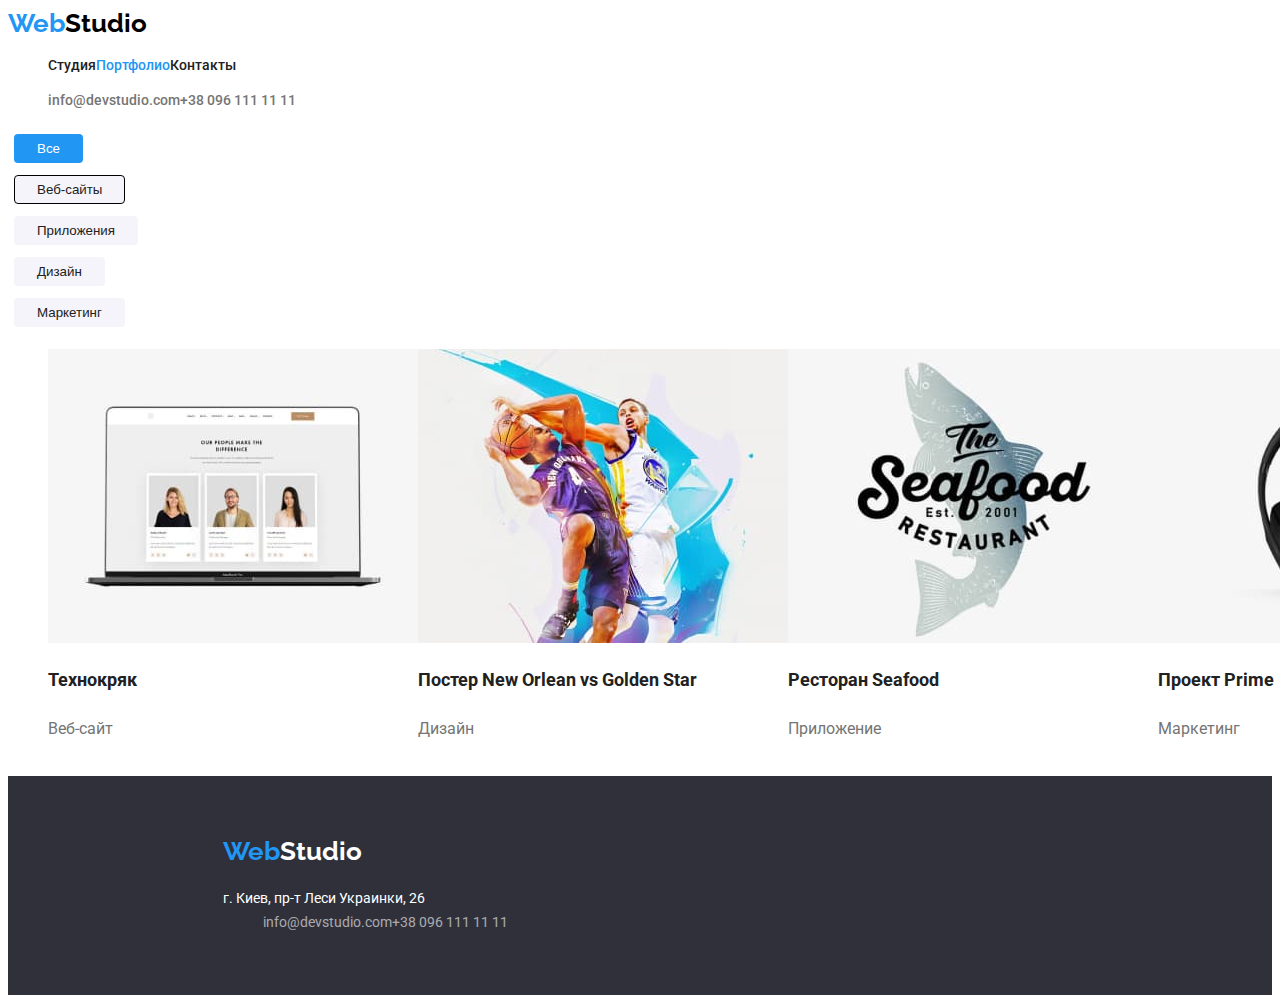
==== portfolio.html @ 7c75fbad "сохранение 3дз3" ====
<!DOCTYPE html>
<html lang="ru">
  <head>
    <meta charset="UTF-8" />
    <meta http-equiv="X-UA-Compatible" content="IE=edge" />
    <meta name="viewport" content="width=device-width, initial-scale=1.0" />
    <title>My homework2</title>
    <link
      href="https://fonts.googleapis.com/css2?family=Raleway:wght@700&family=Roboto:wght@400;500;700;900&display=swap"
      rel="stylesheet"
    />
    <link rel="stylesheet" href="./css/main.css" />
    <link rel="preconnect" href="https://fonts.googleapis.com" />
    <link rel="preconnect" href="https://fonts.gstatic.com" crossorigin />
  </head>

  <body>
    <!--верхная линия-->
    <header>
      <div>
        <nav class="menu">
          <a href="./index.html" class="logo-first">
            Web<span class="logo-second">Studio</span>
          </a>
          <ul class="site-nav">
            <li>
              <a href="./index.html" class="menu-item"> Студия </a>
            </li>
            <li>
              <a href="./portfolio.html" class="menu-item current">
                Портфолио
              </a>
            </li>
            <li>
              <a href="#footer" class="menu-item"> Контакты </a>
            </li>
          </ul>
        </nav>
        <ul class="auth-nav list">
          <li>
            <a href="mailto:info@devstudio.com" class="auth-item">
              info@devstudio.com
            </a>
          </li>
          <li>
            <a href="tel:+380961111111" class="auth-item">
              +38 096 111 11 11
            </a>
          </li>
        </ul>
      </div>
    </header>

    <!--основная информация страницы 2-->
    <main>
      <!--портфолио-->
      <section>
        <ul class="portfolio-button">
          <li><button class="button-main">Все</button></li>
          <li><button class="button line">Веб-сайты</button></li>
          <li><button class="button">Приложения</button></li>
          <li><button class="button">Дизайн</button></li>
          <li><button class="button">Маркетинг</button></li>
        </ul>

        <ul>
          <li>
            <a href="#">
              <img
                src="./images2/img1.jpg"
                alt="ноутбук с фото на экране"
                width="370"
                height="294"
              />
              <div>
                <h2 class="opportunity">Технокряк</h2>
                <p class="product">Веб-сайт</p>
              </div>
            </a>
          </li>
          <li>
            <a href="#">
              <img
                src="./images2/img2.jpg"
                alt="два баскетболиста"
                width="370"
                height="294"
              />
              <h2 class="opportunity">Постер New Orlean vs Golden Star</h2>
              <p class="product">Дизайн</p>
            </a>
          </li>
          <li>
            <a href="#">
              <img
                src="./images2/img3.jpg"
                alt="рыба"
                width="370"
                height="294"
              />
              <h2 class="opportunity">Ресторан Seafood</h2>
              <p class="product">Приложение</p>
            </a>
          </li>
          <li>
            <a href="">
              <img
                src="./images2/img4.jpg"
                alt="наушники"
                width="370"
                height="294"
              />
              <h2 class="opportunity">Проект Prime</h2>
              <p class="product">Маркетинг</p>
            </a>
          </li>
          <li>
            <a href="">
              <img
                src="./images2/img5.jpg"
                alt="две коробки"
                width="370"
                height="294"
              />
              <h2 class="opportunity">Проект Boxes</h2>
              <p class="product">Приложение</p>
            </a>
          </li>
          <li>
            <a href="">
              <img
                src="./images2/img6.jpg"
                alt="монитор"
                width="370"
                height="294"
              />
              <h2 class="opportunity">Inspiration has no Borders</h2>
              <p class="product">Веб-сайт</p>
            </a>
          </li>
          <li>
            <a href="">
              <img
                src="./images2/img7.jpg"
                alt="разворот журнала"
                width="370"
                height="294"
              />
              <h2 class="opportunity">Издание Limited Edition</h2>
              <p class="product">Дизайн</p>
            </a>
          </li>
          <li>
            <a href="">
              <img
                src="./images2/img8.jpg"
                alt="бирка для одежды"
                width="370"
                height="294"
              />
              <h2 class="opportunity">Проект LAB</h2>
              <p class="product">Маркетинг</p>
            </a>
          </li>
          <li>
            <a href="">
              <img
                src="./images2/img9.jpg"
                alt="человек работает на нутбуке"
                width="370"
                height="294"
              />
              <h2 class="opportunity">Growing Business</h2>
              <p class="product">Приложение</p>
            </a>
          </li>
        </ul>
      </section>
    </main>

    <!--контактная информация-->
    <footer class="footer" id="footer">
      <div class="logo">
        <a href="./index.html" class="logo-first">
          Web<span class="logo-second-fotter">Studio</span>
        </a>
      </div>

      <address class="contact">
        г. Киев, пр-т Леси Украинки, 26
        <ul class="auth-footer list">
          <li>
            <a href="mailto:info@devstudio.com" class="footer-item">
              info@devstudio.com
            </a>
          </li>
          <li>
            <a href="+380961111111" class="footer-item"> +38 096 111 11 11 </a>
          </li>
        </ul>
      </address>
    </footer>
  </body>
</html>
---- css/main.css ----
/* цвет основного текста #212121 */
/* вторичный цвет текста #757575 */
/* цвет лого и кнопок #2196F3 */

/* основной цвет фона #FFFFFF  */
/* вторичныйцвет фона #2F303A */
/* дополнительный цвет фона #F5F4FA */

body {
  font-family: "Roboto", sans-serif;
  font-style: normal;
  font-weight: 400;

  color: var(--primary-text-color);
}

:root {
  --primary-text-color: #212121;
  --title-text-color: #757575;
  --accent-color: #2196f3;
  --white: #ffffff;
  --second-background-color: #2f303a;
  --additional-background-color: #f5f4fa;
}

ul {
  display: flex;
  list-style: none;
}

a {
  text-decoration: none;
}

cursor: pointer;
cursor: auto;

/*header*/

header {
  background-color: var(--white);
}

.page-header {
  background-color: var(--white);
}

.menu-item:hover,
.menu-item:focus {
  color: var(--accent-color);
}

.menu-item {
  color: var(--primary-text-color);
}

.current {
  color: var(--accent-color);
}

.auth-nav .auth-item:hover,
.auth-nav .auth-item:focus {
  color: var(--accent-color);
}

.logo-first {
  color: var(--accent-color);
  text-decoration: none;
  font-family: "Raleway", sans-serif;
  font-style: normal;
  font-weight: 700;
  font-size: 26px;
  line-height: 1.19;
}

.logo-second {
  color: #000000;
  text-decoration: none;
  font-family: "Raleway", sans-serif;
  font-style: normal;
  font-weight: 700;
  font-size: 26px;
  line-height: 1.19;
}

.advantages {
  list-style: none;
}

.menu-item {
  font-weight: 500;
  font-size: 14px;
  line-height: 1.1;
  text-decoration: none;
}

.auth-item {
  color: var(--title-text-color);
  display: inline;
  font-style: normal;
  font-weight: 500;
  font-size: 14px;
  line-height: 1.14;
}

.list {
  margin: 0;
}

.page-header {
  background-color: var(--white);
}

.container {
  margin-left: auto;
  margin-right: auto;
  width: 1000px;
  background-color: lightblue;
  outline: 2px solid khaki;
}

/*main contant*/

/*section order*/

.order {
  background-color: var(--primary-text-color);
  text-align: center;
}

.main-idea {
  margin-top: 0;
  padding-top: 200px;
  margin-bottom: 35px;
  color: var(--white);
  font-weight: 900;
  font-size: 44px;
  line-height: 1.36;
}

.order-btn:hover,
.order-btn:focus {
  background-color: #188ce8;
}

.order-btn {
  color: var(--white);
  background-color: var(--accent-color);
  font-style: 700;
  font-weight: bold;
  font-size: 16px;
  line-height: 1.87;
  padding: 10px 32px;
  box-shadow: 0px 4px rgba(0, 0, 0, 0.15);
  border-radius: 4px;
  text-align: center;
  margin-bottom: 200px;
}

/* section advantages*/

.advantages {
  background-color: yellow;
  padding-top: 94px;
  padding-bottom: 94px;
}

.advantages-list {
  margin: 0;
}

.advantages-item {
  font-weight: 700;
  font-size: 14px;
  line-height: 1.2;
  margin: 0;
  margin-bottom: 10px;
}

.description-item {
  color: var(--title-text-color);
  font-size: 14px;
  line-height: 1.71;
  margin: 0;
  padding: 0;
}

/*our works and team*/

.simple-work {
  background-color: violet;
  padding-top: 0;
  padding-bottom: 94px;
}

.works,
.team {
  font-weight: 700;
  font-size: 36px;
  line-height: 1.17;
  text-align: center;
  margin: 0;
  padding-top: 0;
  margin-bottom: 50px;
}

.team {
  padding-top: 94px;
}

.team-item {
  margin: 0;
}

.simple-foto {
  margin: 0;
}

.section-team {
  background-color: palegreen;
}

.team-name {
  font-weight: 500;
  font-size: 16px;
  line-height: 1.19;
  margin: 0;
}

.team-position {
  color: var(--title-text-color);
  font-size: 16px;
  line-height: 1.19;
  margin: 0;
}

/*contact inform*/

.footer {
  font-family: "Roboto", sans-serif;
  background-color: var(--second-background-color);
}

.logo {
  padding-top: 60px;
  padding-left: 215px;
}

.logo-second-fotter {
  color: var(--white);
}
.contact {
  color: var(--white);
  font-family: "Roboto", sans-serif;
  font-style: normal;
  font-weight: 400;
  font-size: 14px;
  line-height: 1.71;
  padding-top: 20px;
  padding-bottom: 60px;
  padding-left: 215px;
}

.auth-footer .footer-item:hover,
.auth-footer .footer-item:focus {
  color: var(--accent-color);
}

.footer-item {
  color: rgba(255, 255, 255, 0.6);
}

/* страница 2 */

.portfolio-button {
  display: inline;
}

.button-main {
  color: var(--white);
  background-color: var(--accent-color);
  border: 1px solid transparent;
  margin: 6px;
  padding: 6px 22px;
  border-radius: 4px;
  text-align: center;
}

.button {
  color: var(--primary-text-color);
  background-color: #f5f4fa;
  border: 1px solid transparent;
  margin: 6px;
  padding: 6px 22px;
  border-radius: 4px;
  text-align: center;
}
.line {
  border: 1px solid #000000;
}

.button:hover,
.button:focus {
  color: var(--white);
  background-color: var(--accent-color);
}

.opportunity {
  color: var(--primary-text-color);
  font-weight: 700;
  font-size: 18px;
  line-height: 2;
}

.product {
  color: var(--title-text-color);
  font-size: 16px;
  line-height: 1.87;
}
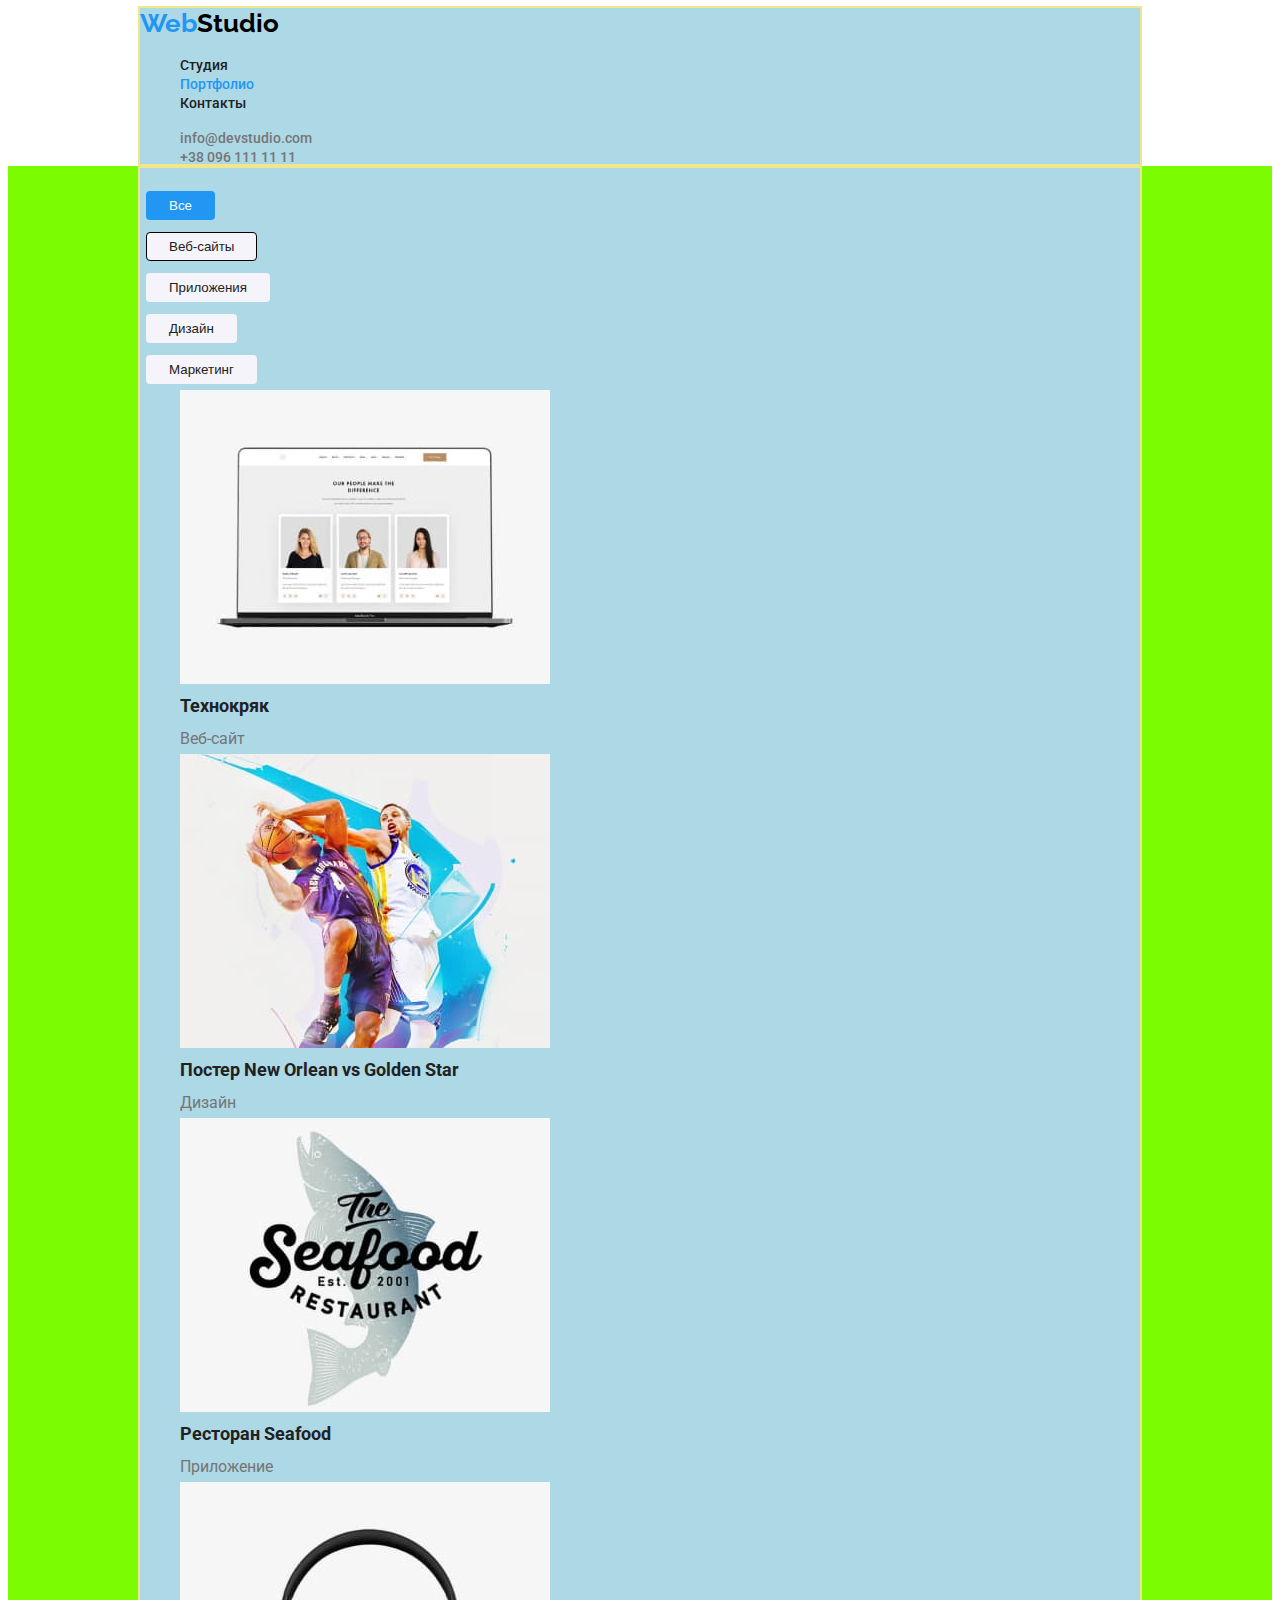
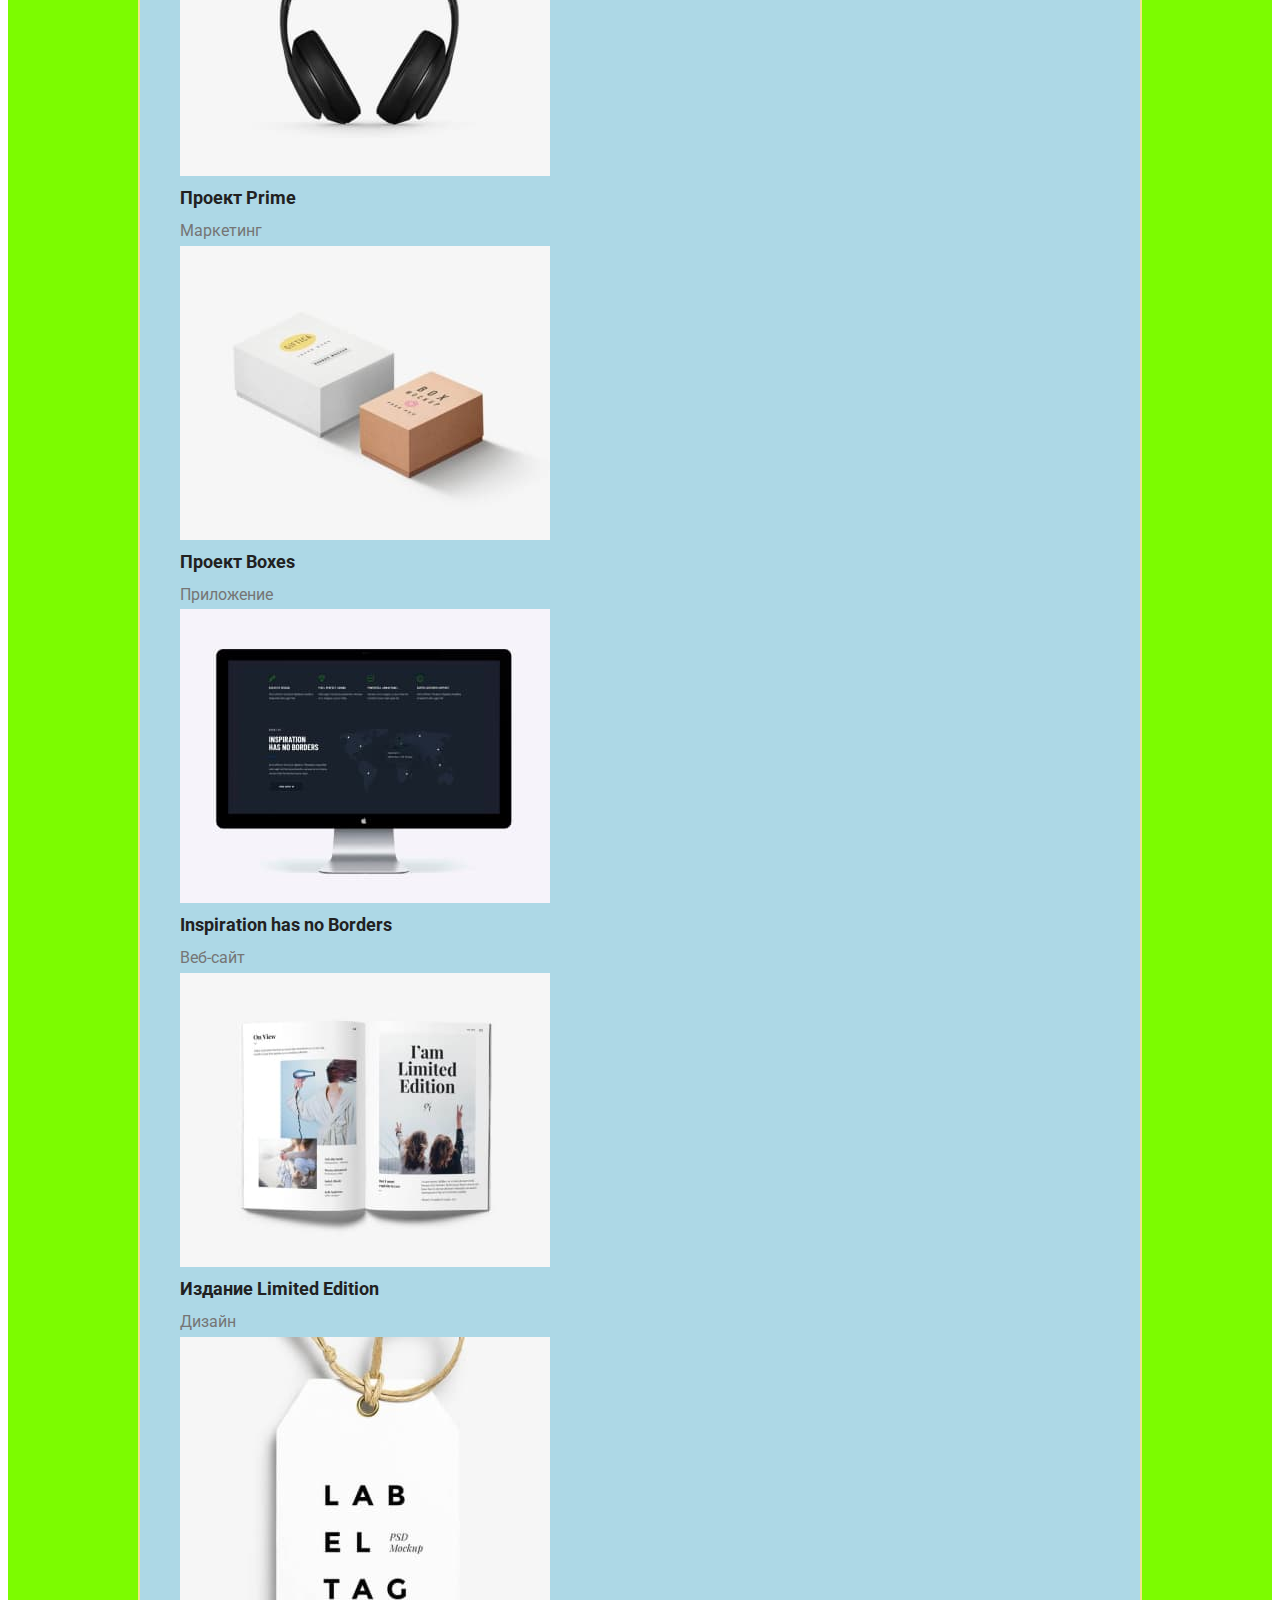
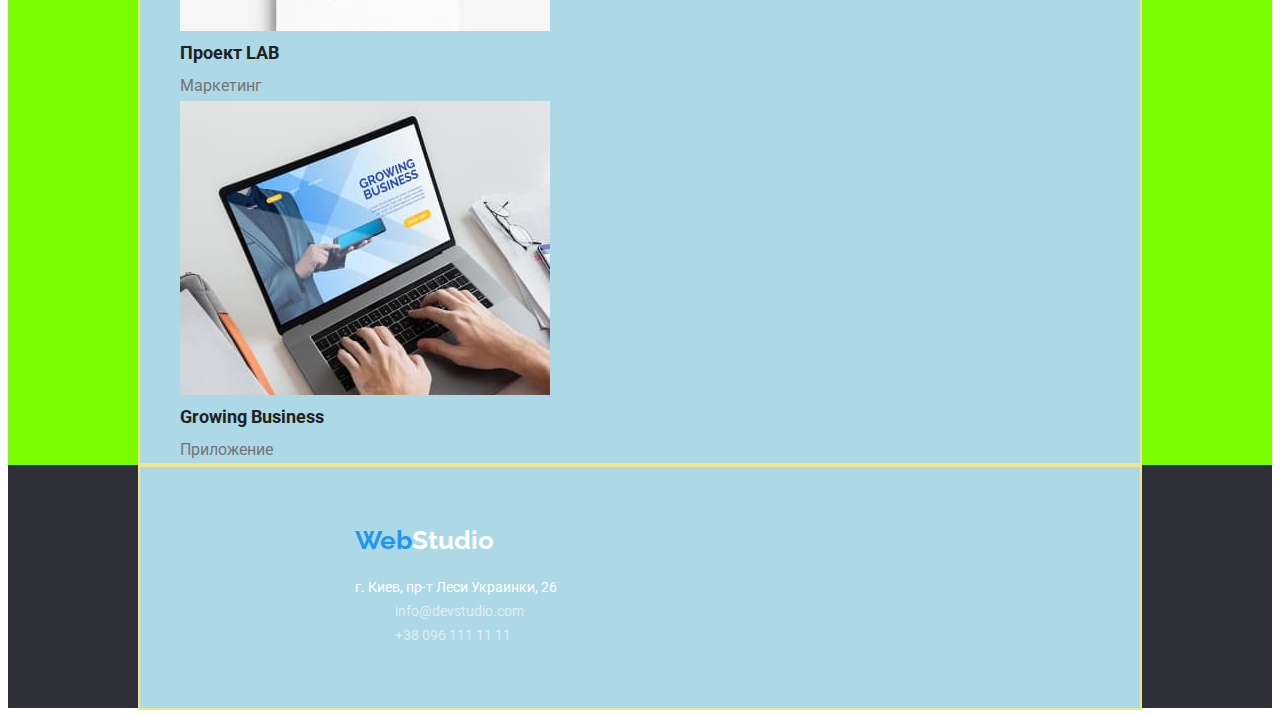
==== commit 48c04cdc: "сохранение дз3-4" ====
--- a/portfolio.html
+++ b/portfolio.html
@@ -16,10 +16,10 @@
 
   <body>
     <!--верхная линия-->
-    <header>
-      <div>
+    <header class="page-header">
+      <div class="container">
         <nav class="menu">
-          <a href="./index.html" class="logo-first">
+          <a href="./index.html#index" class="logo-first">
             Web<span class="logo-second">Studio</span>
           </a>
           <ul class="site-nav">
@@ -54,151 +54,157 @@
     <!--основная информация страницы 2-->
     <main>
       <!--портфолио-->
-      <section>
-        <ul class="portfolio-button">
-          <li><button class="button-main">Все</button></li>
-          <li><button class="button line">Веб-сайты</button></li>
-          <li><button class="button">Приложения</button></li>
-          <li><button class="button">Дизайн</button></li>
-          <li><button class="button">Маркетинг</button></li>
-        </ul>
-
-        <ul>
-          <li>
-            <a href="#">
-              <img
-                src="./images2/img1.jpg"
-                alt="ноутбук с фото на экране"
-                width="370"
-                height="294"
-              />
-              <div>
-                <h2 class="opportunity">Технокряк</h2>
+      <section class="section-portfolio">
+        <div class="container">
+          <ul class="portfolio-button">
+            <li><button class="button-main">Все</button></li>
+            <li><button class="button line">Веб-сайты</button></li>
+            <li><button class="button">Приложения</button></li>
+            <li><button class="button">Дизайн</button></li>
+            <li><button class="button">Маркетинг</button></li>
+          </ul>
+
+          <ul class="product-item">
+            <li>
+              <a href="#">
+                <img
+                  src="./images2/img1.jpg"
+                  alt="ноутбук с фото на экране"
+                  width="370"
+                  height="294"
+                />
+                <div>
+                  <h2 class="opportunity">Технокряк</h2>
+                  <p class="product">Веб-сайт</p>
+                </div>
+              </a>
+            </li>
+            <li>
+              <a href="#">
+                <img
+                  src="./images2/img2.jpg"
+                  alt="два баскетболиста"
+                  width="370"
+                  height="294"
+                />
+                <h2 class="opportunity">Постер New Orlean vs Golden Star</h2>
+                <p class="product">Дизайн</p>
+              </a>
+            </li>
+            <li>
+              <a href="#">
+                <img
+                  src="./images2/img3.jpg"
+                  alt="рыба"
+                  width="370"
+                  height="294"
+                />
+                <h2 class="opportunity">Ресторан Seafood</h2>
+                <p class="product">Приложение</p>
+              </a>
+            </li>
+            <li>
+              <a href="">
+                <img
+                  src="./images2/img4.jpg"
+                  alt="наушники"
+                  width="370"
+                  height="294"
+                />
+                <h2 class="opportunity">Проект Prime</h2>
+                <p class="product">Маркетинг</p>
+              </a>
+            </li>
+            <li>
+              <a href="">
+                <img
+                  src="./images2/img5.jpg"
+                  alt="две коробки"
+                  width="370"
+                  height="294"
+                />
+                <h2 class="opportunity">Проект Boxes</h2>
+                <p class="product">Приложение</p>
+              </a>
+            </li>
+            <li>
+              <a href="">
+                <img
+                  src="./images2/img6.jpg"
+                  alt="монитор"
+                  width="370"
+                  height="294"
+                />
+                <h2 class="opportunity">Inspiration has no Borders</h2>
                 <p class="product">Веб-сайт</p>
-              </div>
-            </a>
-          </li>
-          <li>
-            <a href="#">
-              <img
-                src="./images2/img2.jpg"
-                alt="два баскетболиста"
-                width="370"
-                height="294"
-              />
-              <h2 class="opportunity">Постер New Orlean vs Golden Star</h2>
-              <p class="product">Дизайн</p>
-            </a>
-          </li>
-          <li>
-            <a href="#">
-              <img
-                src="./images2/img3.jpg"
-                alt="рыба"
-                width="370"
-                height="294"
-              />
-              <h2 class="opportunity">Ресторан Seafood</h2>
-              <p class="product">Приложение</p>
-            </a>
-          </li>
-          <li>
-            <a href="">
-              <img
-                src="./images2/img4.jpg"
-                alt="наушники"
-                width="370"
-                height="294"
-              />
-              <h2 class="opportunity">Проект Prime</h2>
-              <p class="product">Маркетинг</p>
-            </a>
-          </li>
-          <li>
-            <a href="">
-              <img
-                src="./images2/img5.jpg"
-                alt="две коробки"
-                width="370"
-                height="294"
-              />
-              <h2 class="opportunity">Проект Boxes</h2>
-              <p class="product">Приложение</p>
-            </a>
-          </li>
-          <li>
-            <a href="">
-              <img
-                src="./images2/img6.jpg"
-                alt="монитор"
-                width="370"
-                height="294"
-              />
-              <h2 class="opportunity">Inspiration has no Borders</h2>
-              <p class="product">Веб-сайт</p>
-            </a>
-          </li>
-          <li>
-            <a href="">
-              <img
-                src="./images2/img7.jpg"
-                alt="разворот журнала"
-                width="370"
-                height="294"
-              />
-              <h2 class="opportunity">Издание Limited Edition</h2>
-              <p class="product">Дизайн</p>
-            </a>
-          </li>
-          <li>
-            <a href="">
-              <img
-                src="./images2/img8.jpg"
-                alt="бирка для одежды"
-                width="370"
-                height="294"
-              />
-              <h2 class="opportunity">Проект LAB</h2>
-              <p class="product">Маркетинг</p>
-            </a>
-          </li>
-          <li>
-            <a href="">
-              <img
-                src="./images2/img9.jpg"
-                alt="человек работает на нутбуке"
-                width="370"
-                height="294"
-              />
-              <h2 class="opportunity">Growing Business</h2>
-              <p class="product">Приложение</p>
-            </a>
-          </li>
-        </ul>
+              </a>
+            </li>
+            <li>
+              <a href="">
+                <img
+                  src="./images2/img7.jpg"
+                  alt="разворот журнала"
+                  width="370"
+                  height="294"
+                />
+                <h2 class="opportunity">Издание Limited Edition</h2>
+                <p class="product">Дизайн</p>
+              </a>
+            </li>
+            <li>
+              <a href="">
+                <img
+                  src="./images2/img8.jpg"
+                  alt="бирка для одежды"
+                  width="370"
+                  height="294"
+                />
+                <h2 class="opportunity">Проект LAB</h2>
+                <p class="product">Маркетинг</p>
+              </a>
+            </li>
+            <li>
+              <a href="">
+                <img
+                  src="./images2/img9.jpg"
+                  alt="человек работает на нутбуке"
+                  width="370"
+                  height="294"
+                />
+                <h2 class="opportunity">Growing Business</h2>
+                <p class="product">Приложение</p>
+              </a>
+            </li>
+          </ul>
+        </div>
       </section>
     </main>
 
     <!--контактная информация-->
     <footer class="footer" id="footer">
-      <div class="logo">
-        <a href="./index.html" class="logo-first">
-          Web<span class="logo-second-fotter">Studio</span>
-        </a>
+      <div class="container">
+        <div class="logo">
+          <a href="./index.html" class="logo-first">
+            Web<span class="logo-second-fotter">Studio</span>
+          </a>
+        </div>
+
+        <address class="contact">
+          г. Киев, пр-т Леси Украинки, 26
+          <ul class="auth-footer list">
+            <li>
+              <a href="mailto:info@devstudio.com" class="footer-item">
+                info@devstudio.com
+              </a>
+            </li>
+            <li>
+              <a href="+380961111111" class="footer-item">
+                +38 096 111 11 11
+              </a>
+            </li>
+          </ul>
+        </address>
       </div>
-
-      <address class="contact">
-        г. Киев, пр-т Леси Украинки, 26
-        <ul class="auth-footer list">
-          <li>
-            <a href="mailto:info@devstudio.com" class="footer-item">
-              info@devstudio.com
-            </a>
-          </li>
-          <li>
-            <a href="+380961111111" class="footer-item"> +38 096 111 11 11 </a>
-          </li>
-        </ul>
-      </address>
     </footer>
   </body>
 </html>
--- a/css/main.css
+++ b/css/main.css
@@ -24,7 +24,7 @@
 }
 
 ul {
-  display: flex;
+  /*display: flex;*/
   list-style: none;
 }
 
@@ -272,6 +272,10 @@
 
 /* страница 2 */
 
+.section-portfolio {
+  background-color: lawngreen;
+}
+
 .portfolio-button {
   display: inline;
 }
@@ -305,15 +309,21 @@
   background-color: var(--accent-color);
 }
 
+.product-item {
+  margin: 0;
+}
+
 .opportunity {
   color: var(--primary-text-color);
   font-weight: 700;
   font-size: 18px;
   line-height: 2;
+  margin: 0;
 }
 
 .product {
   color: var(--title-text-color);
   font-size: 16px;
   line-height: 1.87;
-}
+  margin: 0;
+}
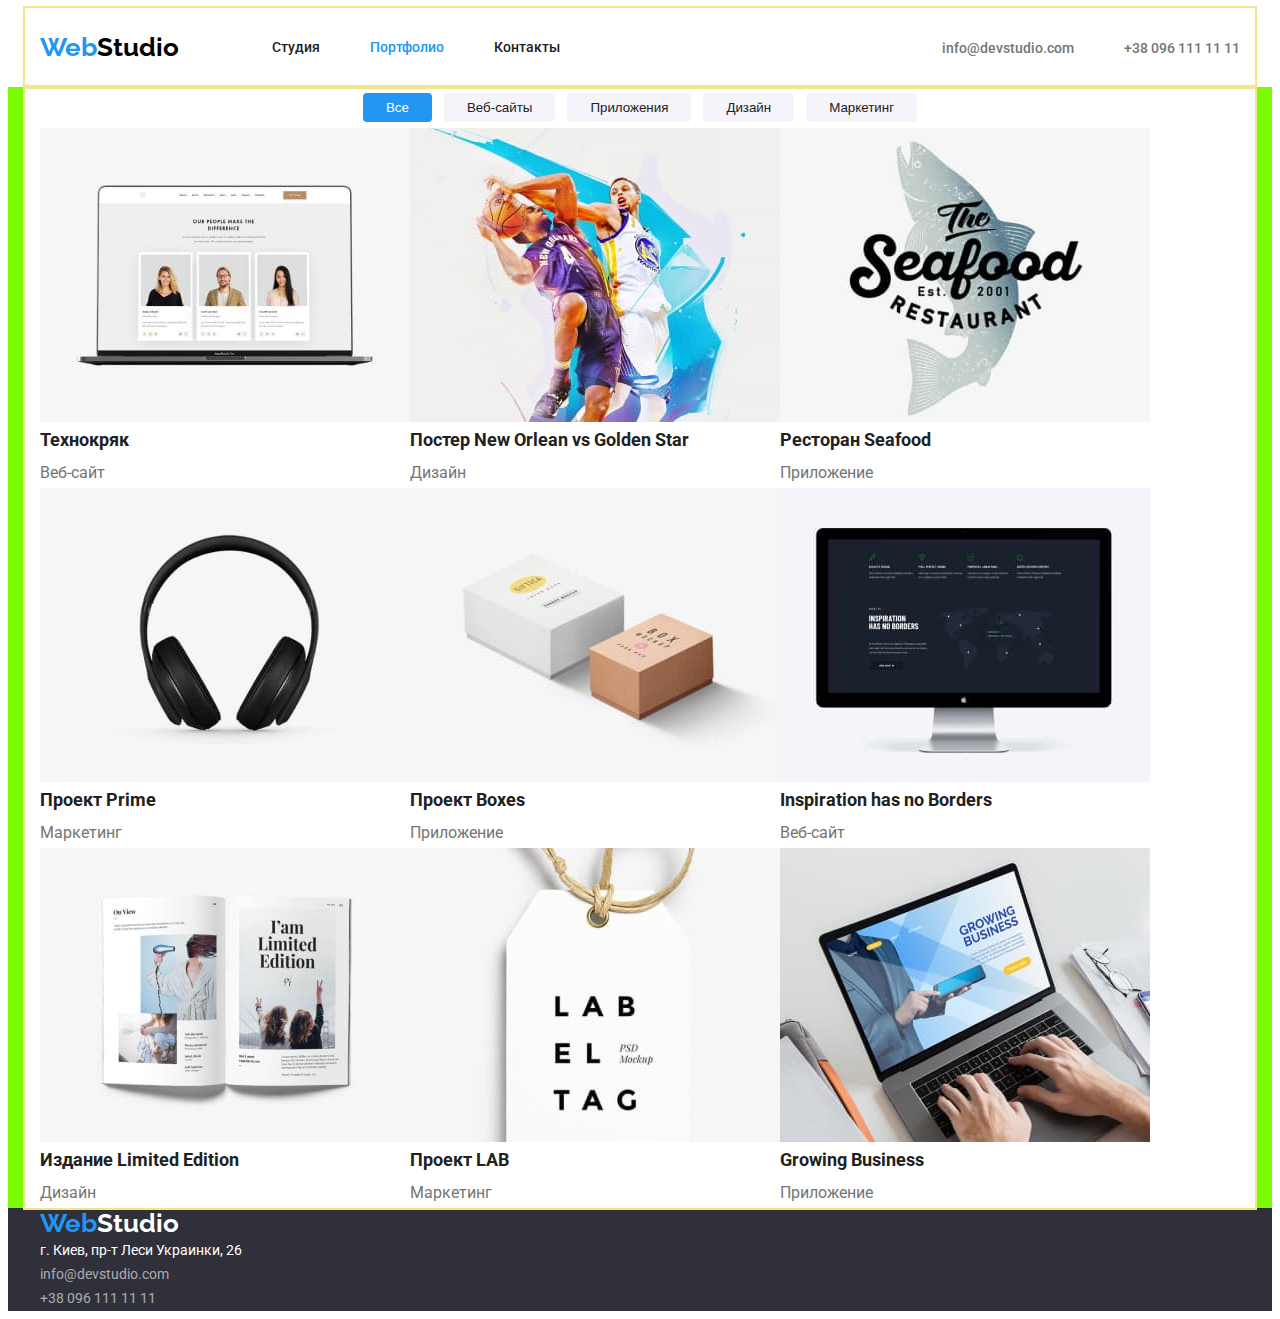
==== commit 0ee065a1: "сохранение дз3-6" ====
--- a/portfolio.html
+++ b/portfolio.html
@@ -17,37 +17,39 @@
   <body>
     <!--верхная линия-->
     <header class="page-header">
-      <div class="container">
+      <div class="container mane-nav">
         <nav class="menu">
           <a href="./index.html#index" class="logo-first">
             Web<span class="logo-second">Studio</span>
           </a>
           <ul class="site-nav">
-            <li>
+            <li class="item">
               <a href="./index.html" class="menu-item"> Студия </a>
             </li>
-            <li>
+            <li class="item">
               <a href="./portfolio.html" class="menu-item current">
                 Портфолио
               </a>
             </li>
-            <li>
+            <li class="item">
               <a href="#footer" class="menu-item"> Контакты </a>
             </li>
           </ul>
         </nav>
-        <ul class="auth-nav list">
-          <li>
-            <a href="mailto:info@devstudio.com" class="auth-item">
-              info@devstudio.com
-            </a>
-          </li>
-          <li>
-            <a href="tel:+380961111111" class="auth-item">
-              +38 096 111 11 11
-            </a>
-          </li>
-        </ul>
+        <div class="info">
+          <ul class="auth-nav list">
+            <li class="item">
+              <a href="mailto:info@devstudio.com" class="auth-item">
+                info@devstudio.com
+              </a>
+            </li>
+            <li class="item">
+              <a href="tel:+380961111111" class="auth-item">
+                +38 096 111 11 11
+              </a>
+            </li>
+          </ul>
+        </div>
       </div>
     </header>
 
@@ -57,123 +59,179 @@
       <section class="section-portfolio">
         <div class="container">
           <ul class="portfolio-button">
-            <li><button class="button-main">Все</button></li>
-            <li><button class="button line">Веб-сайты</button></li>
-            <li><button class="button">Приложения</button></li>
-            <li><button class="button">Дизайн</button></li>
-            <li><button class="button">Маркетинг</button></li>
+            <div class="btn-portfolio">
+              <li><button class="button-main">Все</button></li>
+              <li><button class="button">Веб-сайты</button></li>
+              <li><button class="button">Приложения</button></li>
+              <li><button class="button">Дизайн</button></li>
+              <li><button class="button">Маркетинг</button></li>
+            </div>
           </ul>
 
           <ul class="product-item">
             <li>
-              <a href="#">
-                <img
-                  src="./images2/img1.jpg"
-                  alt="ноутбук с фото на экране"
-                  width="370"
-                  height="294"
-                />
-                <div>
+              <article class="page">
+                <div class="page-thumb">
+                  <a href="#">
+                    <img
+                      src="./images2/img1.jpg"
+                      alt="ноутбук с фото на экране"
+                      width="370"
+                      height="294"
+                    />
+                  </a>
+                </div>
+
+                <div class="page-content">
                   <h2 class="opportunity">Технокряк</h2>
                   <p class="product">Веб-сайт</p>
                 </div>
-              </a>
-            </li>
-            <li>
-              <a href="#">
-                <img
-                  src="./images2/img2.jpg"
-                  alt="два баскетболиста"
-                  width="370"
-                  height="294"
-                />
-                <h2 class="opportunity">Постер New Orlean vs Golden Star</h2>
-                <p class="product">Дизайн</p>
-              </a>
-            </li>
-            <li>
-              <a href="#">
-                <img
-                  src="./images2/img3.jpg"
-                  alt="рыба"
-                  width="370"
-                  height="294"
-                />
-                <h2 class="opportunity">Ресторан Seafood</h2>
-                <p class="product">Приложение</p>
-              </a>
-            </li>
-            <li>
-              <a href="">
-                <img
-                  src="./images2/img4.jpg"
-                  alt="наушники"
-                  width="370"
-                  height="294"
-                />
-                <h2 class="opportunity">Проект Prime</h2>
-                <p class="product">Маркетинг</p>
-              </a>
-            </li>
-            <li>
-              <a href="">
-                <img
-                  src="./images2/img5.jpg"
-                  alt="две коробки"
-                  width="370"
-                  height="294"
-                />
-                <h2 class="opportunity">Проект Boxes</h2>
-                <p class="product">Приложение</p>
-              </a>
-            </li>
-            <li>
-              <a href="">
-                <img
-                  src="./images2/img6.jpg"
-                  alt="монитор"
-                  width="370"
-                  height="294"
-                />
-                <h2 class="opportunity">Inspiration has no Borders</h2>
-                <p class="product">Веб-сайт</p>
-              </a>
-            </li>
-            <li>
-              <a href="">
-                <img
-                  src="./images2/img7.jpg"
-                  alt="разворот журнала"
-                  width="370"
-                  height="294"
-                />
-                <h2 class="opportunity">Издание Limited Edition</h2>
-                <p class="product">Дизайн</p>
-              </a>
-            </li>
-            <li>
-              <a href="">
-                <img
-                  src="./images2/img8.jpg"
-                  alt="бирка для одежды"
-                  width="370"
-                  height="294"
-                />
-                <h2 class="opportunity">Проект LAB</h2>
-                <p class="product">Маркетинг</p>
-              </a>
-            </li>
-            <li>
-              <a href="">
-                <img
-                  src="./images2/img9.jpg"
-                  alt="человек работает на нутбуке"
-                  width="370"
-                  height="294"
-                />
-                <h2 class="opportunity">Growing Business</h2>
-                <p class="product">Приложение</p>
-              </a>
+              </article>
+            </li>
+            <li>
+              <article class="page">
+                <div class="page-thumb">
+                  <a href="#">
+                    <img
+                      src="./images2/img2.jpg"
+                      alt="два баскетболиста"
+                      width="370"
+                      height="294"
+                    />
+                  </a>
+                </div>
+
+                <div class="page-content">
+                  <h2 class="opportunity">Постер New Orlean vs Golden Star</h2>
+                  <p class="product">Дизайн</p>
+                </div>
+              </article>
+            </li>
+            <li>
+              <article class="page">
+                <div class="page-thumb">
+                  <a href="#">
+                    <img
+                      src="./images2/img3.jpg"
+                      alt="рыба"
+                      width="370"
+                      height="294"
+                    />
+                  </a>
+                </div>
+                <div class="page-content">
+                  <h2 class="opportunity">Ресторан Seafood</h2>
+                  <p class="product">Приложение</p>
+                </div>
+              </article>
+            </li>
+            <li>
+              <article class="page">
+                <div class="page-thumb">
+                  <a href="">
+                    <img
+                      src="./images2/img4.jpg"
+                      alt="наушники"
+                      width="370"
+                      height="294"
+                    />
+                  </a>
+                </div>
+                <div class="page-content">
+                  <h2 class="opportunity">Проект Prime</h2>
+                  <p class="product">Маркетинг</p>
+                </div>
+              </article>
+            </li>
+            <li>
+              <article class="page">
+                <div class="page-thumb">
+                  <a href="#">
+                    <img
+                      src="./images2/img5.jpg"
+                      alt="две коробки"
+                      width="370"
+                      height="294"
+                    />
+                  </a>
+                </div>
+                <div class="page-content">
+                  <h2 class="opportunity">Проект Boxes</h2>
+                  <p class="product">Приложение</p>
+                </div>
+              </article>
+            </li>
+            <li>
+              <article class="page">
+                <div class="page-thumb">
+                  <a href="#">
+                    <img
+                      src="./images2/img6.jpg"
+                      alt="монитор"
+                      width="370"
+                      height="294"
+                    />
+                  </a>
+                </div>
+                <div class="page-content">
+                  <h2 class="opportunity">Inspiration has no Borders</h2>
+                  <p class="product">Веб-сайт</p>
+                </div>
+              </article>
+            </li>
+            <li>
+              <article class="page">
+                <div class="page-thumb">
+                  <a href="#">
+                    <img
+                      src="./images2/img7.jpg"
+                      alt="разворот журнала"
+                      width="370"
+                      height="294"
+                    />
+                  </a>
+                </div>
+                <div class="page-content">
+                  <h2 class="opportunity">Издание Limited Edition</h2>
+                  <p class="product">Дизайн</p>
+                </div>
+              </article>
+            </li>
+            <li>
+              <article class="page">
+                <div class="page-thumb">
+                  <a href="#">
+                    <img
+                      src="./images2/img8.jpg"
+                      alt="бирка для одежды"
+                      width="370"
+                      height="294"
+                    />
+                  </a>
+                </div>
+                <div class="page-content">
+                  <h2 class="opportunity">Проект LAB</h2>
+                  <p class="product">Маркетинг</p>
+                </div>
+              </article>
+            </li>
+            <li>
+              <article class="page">
+                <div class="page-thumb">
+                  <a href="#">
+                    <img
+                      src="./images2/img9.jpg"
+                      alt="человек работает на нутбуке"
+                      width="370"
+                      height="294"
+                    />
+                  </a>
+                </div>
+                <div class="page-content">
+                  <h2 class="opportunity">Growing Business</h2>
+                  <p class="product">Приложение</p>
+                </div>
+              </article>
             </li>
           </ul>
         </div>
@@ -182,7 +240,7 @@
 
     <!--контактная информация-->
     <footer class="footer" id="footer">
-      <div class="container">
+      <div class="footer-container">
         <div class="logo">
           <a href="./index.html" class="logo-first">
             Web<span class="logo-second-fotter">Studio</span>
--- a/css/main.css
+++ b/css/main.css
@@ -24,14 +24,25 @@
 }
 
 ul {
-  /*display: flex;*/
   list-style: none;
+  padding-inline-start: 0;
+  margin: 0;
 }
 
 a {
   text-decoration: none;
 }
 
+.list {
+  list-style: none;
+}
+
+img {
+  display: block;
+  max-width: 100%;
+  height: auto;
+}
+
 cursor: pointer;
 cursor: auto;
 
@@ -45,22 +56,24 @@
   background-color: var(--white);
 }
 
-.menu-item:hover,
-.menu-item:focus {
-  color: var(--accent-color);
-}
-
-.menu-item {
-  color: var(--primary-text-color);
-}
-
-.current {
-  color: var(--accent-color);
-}
-
-.auth-nav .auth-item:hover,
-.auth-nav .auth-item:focus {
-  color: var(--accent-color);
+.container {
+  padding-right: 15px;
+  padding-left: 15px;
+  margin-left: auto;
+  margin-right: auto;
+  width: 1200px;
+  background-color: var(--white);
+  outline: 2px solid khaki;
+}
+
+.mane-nav {
+  display: flex;
+  align-items: center;
+}
+
+.menu {
+  display: flex;
+  align-items: center;
 }
 
 .logo-first {
@@ -83,15 +96,47 @@
   line-height: 1.19;
 }
 
-.advantages {
-  list-style: none;
+.site-nav {
+  display: flex;
+  margin-left: 93px;
+}
+
+.menu-item:hover,
+.menu-item:focus {
+  color: var(--accent-color);
 }
 
 .menu-item {
+  color: var(--primary-text-color);
   font-weight: 500;
   font-size: 14px;
   line-height: 1.1;
   text-decoration: none;
+  display: block;
+  padding-top: 32px;
+  padding-bottom: 32px;
+}
+
+.site-nav .item:not(:last-child) {
+  margin-right: 50px;
+}
+
+.current {
+  color: var(--accent-color);
+}
+
+.auth-nav {
+  display: flex;
+  margin-left: auto;
+}
+
+.auth-nav .item:not(:last-child) {
+  margin-right: 50px;
+}
+
+.auth-nav .auth-item:hover,
+.auth-nav .auth-item:focus {
+  color: var(--accent-color);
 }
 
 .auth-item {
@@ -101,22 +146,12 @@
   font-weight: 500;
   font-size: 14px;
   line-height: 1.14;
-}
-
-.list {
-  margin: 0;
-}
-
-.page-header {
-  background-color: var(--white);
-}
-
-.container {
+  padding-top: 32px;
+  padding-bottom: 32px;
+}
+
+.info {
   margin-left: auto;
-  margin-right: auto;
-  width: 1000px;
-  background-color: lightblue;
-  outline: 2px solid khaki;
 }
 
 /*main contant*/
@@ -124,10 +159,13 @@
 /*section order*/
 
 .order {
-  background-color: var(--primary-text-color);
+  background-color: var(--second-background-color);
   text-align: center;
 }
 
+.order > .container {
+  background-color: var(--second-background-color);
+}
 .main-idea {
   margin-top: 0;
   padding-top: 200px;
@@ -160,13 +198,19 @@
 /* section advantages*/
 
 .advantages {
-  background-color: yellow;
+  background-color: var(--white));
+  list-style: none;
+}
+
+.advantages-list {
+  margin: 0;
+  display: flex;
+  justify-content: center;
   padding-top: 94px;
-  padding-bottom: 94px;
-}
-
-.advantages-list {
-  margin: 0;
+}
+
+.advantages-list .card:not(:last-child) {
+  margin-right: 30px;
 }
 
 .advantages-item {
@@ -174,7 +218,7 @@
   font-size: 14px;
   line-height: 1.2;
   margin: 0;
-  margin-bottom: 10px;
+  padding-bottom: 10px;
 }
 
 .description-item {
@@ -190,7 +234,6 @@
 .simple-work {
   background-color: violet;
   padding-top: 0;
-  padding-bottom: 94px;
 }
 
 .works,
@@ -202,6 +245,7 @@
   margin: 0;
   padding-top: 0;
   margin-bottom: 50px;
+  padding-top: 94px;
 }
 
 .team {
@@ -214,10 +258,24 @@
 
 .simple-foto {
   margin: 0;
-}
+  display: flex;
+}
+
+.card-item {
+  width: call((100%-60px)/3);
+  margin-right: 30px;
+}
+
+/* .card-item:not(:last-child) {
+  margin-right: 30px;
+} */
 
 .section-team {
   background-color: palegreen;
+}
+
+.card-team {
+  display: flex;
 }
 
 .team-name {
@@ -241,9 +299,16 @@
   background-color: var(--second-background-color);
 }
 
+.footer-container {
+  padding-right: 15px;
+  padding-left: 15px;
+  margin-left: auto;
+  margin-right: auto;
+  width: 1200px;
+}
+
+
 .logo {
-  padding-top: 60px;
-  padding-left: 215px;
 }
 
 .logo-second-fotter {
@@ -256,9 +321,6 @@
   font-weight: 400;
   font-size: 14px;
   line-height: 1.71;
-  padding-top: 20px;
-  padding-bottom: 60px;
-  padding-left: 215px;
 }
 
 .auth-footer .footer-item:hover,
@@ -278,6 +340,11 @@
 
 .portfolio-button {
   display: inline;
+}
+
+.btn-portfolio {
+  display: flex;
+  justify-content: center;
 }
 
 .button-main {
@@ -298,6 +365,8 @@
   padding: 6px 22px;
   border-radius: 4px;
   text-align: center;
+
+  display: flex;
 }
 .line {
   border: 1px solid #000000;
@@ -311,6 +380,13 @@
 
 .product-item {
   margin: 0;
+  display: flex;
+  flex-wrap: wrap;
+}
+
+.page {
+  display: flex;
+  flex-direction: column;
 }
 
 .opportunity {
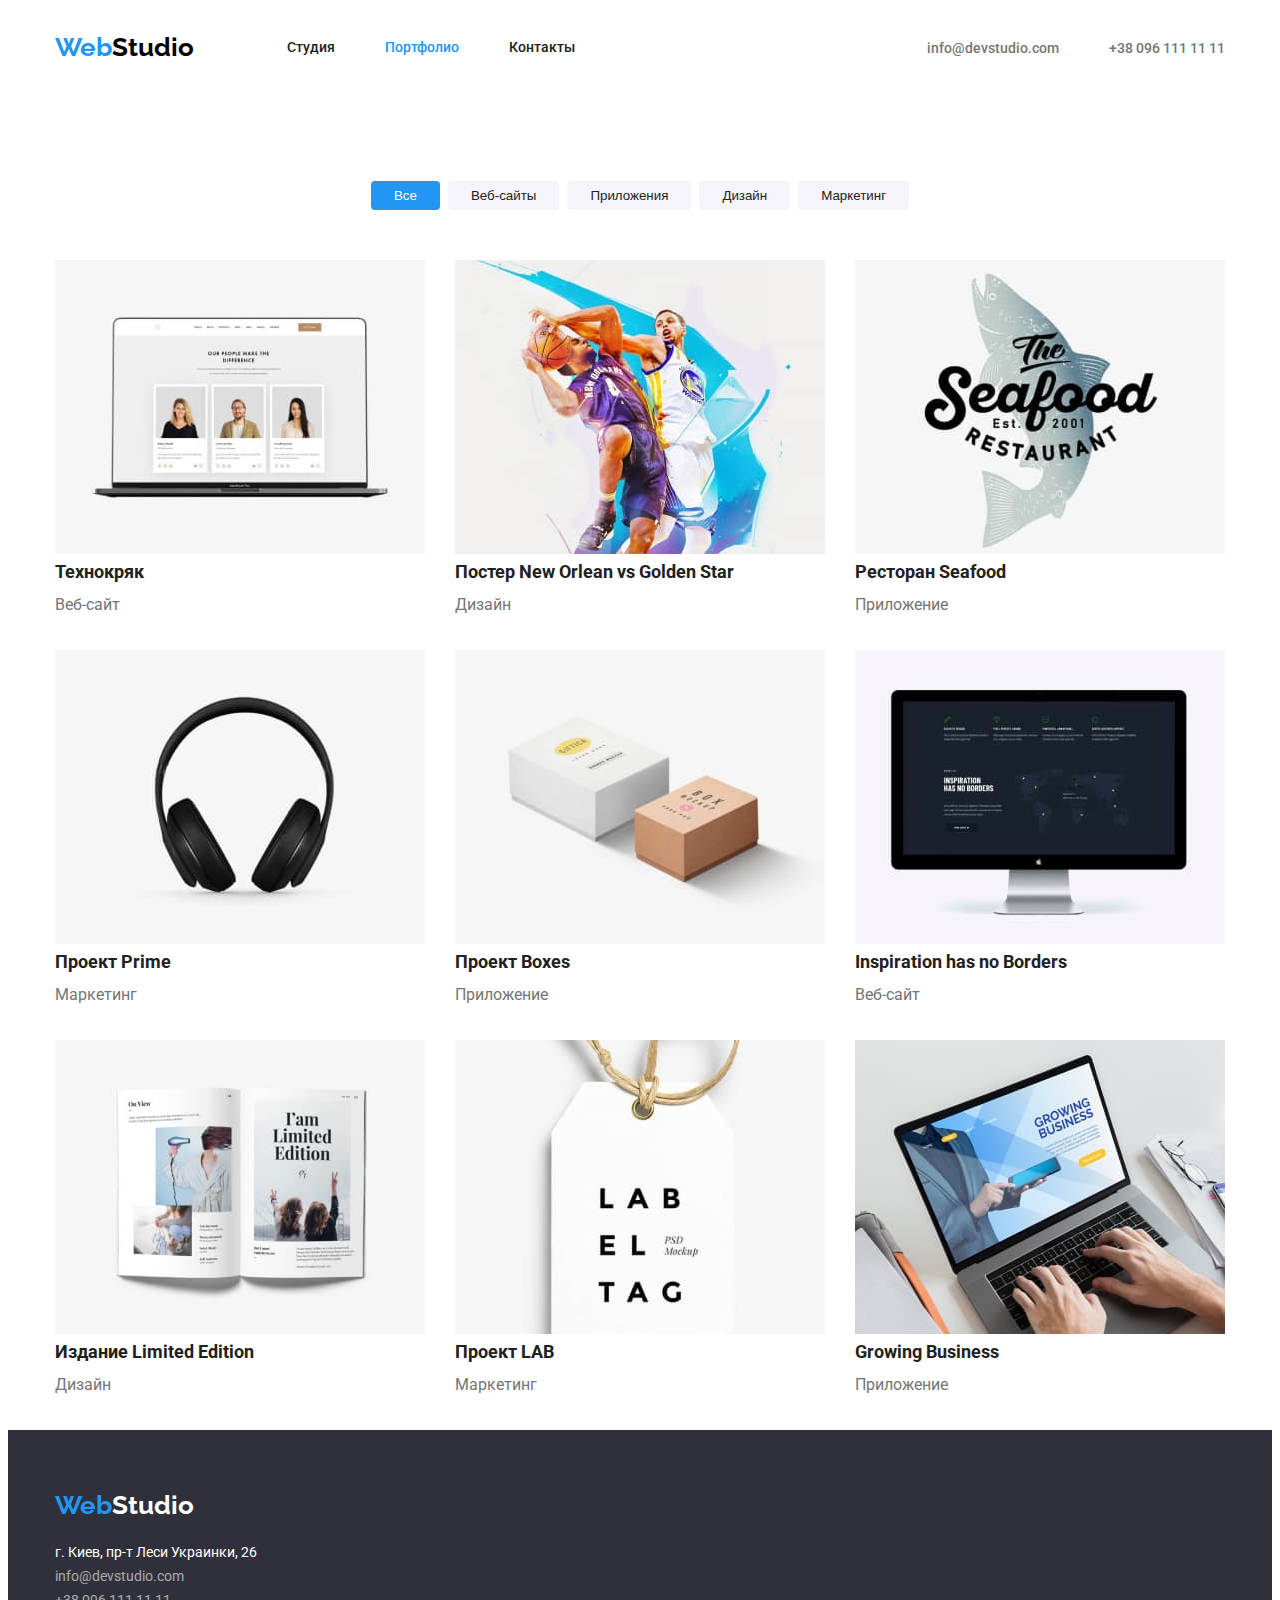
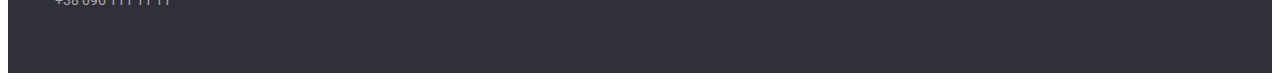
==== commit 39ae40a4: "сохранение дз3-7" ====
--- a/portfolio.html
+++ b/portfolio.html
@@ -69,7 +69,7 @@
           </ul>
 
           <ul class="product-item">
-            <li>
+            <li class="mane-page">
               <article class="page">
                 <div class="page-thumb">
                   <a href="#">
@@ -88,7 +88,7 @@
                 </div>
               </article>
             </li>
-            <li>
+            <li class="mane-page">
               <article class="page">
                 <div class="page-thumb">
                   <a href="#">
@@ -107,7 +107,7 @@
                 </div>
               </article>
             </li>
-            <li>
+            <li class="mane-page">
               <article class="page">
                 <div class="page-thumb">
                   <a href="#">
@@ -125,7 +125,7 @@
                 </div>
               </article>
             </li>
-            <li>
+            <li class="mane-page">
               <article class="page">
                 <div class="page-thumb">
                   <a href="">
@@ -143,7 +143,7 @@
                 </div>
               </article>
             </li>
-            <li>
+            <li class="mane-page">
               <article class="page">
                 <div class="page-thumb">
                   <a href="#">
@@ -161,7 +161,7 @@
                 </div>
               </article>
             </li>
-            <li>
+            <li class="mane-page">
               <article class="page">
                 <div class="page-thumb">
                   <a href="#">
@@ -179,7 +179,7 @@
                 </div>
               </article>
             </li>
-            <li>
+            <li class="mane-page">
               <article class="page">
                 <div class="page-thumb">
                   <a href="#">
@@ -197,7 +197,7 @@
                 </div>
               </article>
             </li>
-            <li>
+            <li class="mane-page">
               <article class="page">
                 <div class="page-thumb">
                   <a href="#">
@@ -215,7 +215,7 @@
                 </div>
               </article>
             </li>
-            <li>
+            <li class="mane-page">
               <article class="page">
                 <div class="page-thumb">
                   <a href="#">
--- a/css/main.css
+++ b/css/main.css
@@ -5,6 +5,16 @@
 /* основной цвет фона #FFFFFF  */
 /* вторичныйцвет фона #2F303A */
 /* дополнительный цвет фона #F5F4FA */
+
+html {
+box-sizing: border-box;
+}
+
+*,
+*::before,
+*::after {
+  box-sizing: inherit;
+}
 
 body {
   font-family: "Roboto", sans-serif;
@@ -54,6 +64,7 @@
 
 .page-header {
   background-color: var(--white);
+  
 }
 
 .container {
@@ -63,7 +74,7 @@
   margin-right: auto;
   width: 1200px;
   background-color: var(--white);
-  outline: 2px solid khaki;
+  /* outline: 2px solid khaki; */
 }
 
 .mane-nav {
@@ -209,6 +220,13 @@
   padding-top: 94px;
 }
 
+/* .card {
+  Effect: Drop shadow;
+Radius: 4px;
+Offset: 0px, 4px
+rgba(0, 0, 0, 0.25)
+} */
+
 .advantages-list .card:not(:last-child) {
   margin-right: 30px;
 }
@@ -232,7 +250,7 @@
 /*our works and team*/
 
 .simple-work {
-  background-color: violet;
+  /* background-color: violet; */
   padding-top: 0;
 }
 
@@ -261,21 +279,46 @@
   display: flex;
 }
 
+
+
 .card-item {
-  width: call((100%-60px)/3);
+  margin-right: 30px ;
+  
+}
+
+.card-item:nth-child(3n) {
+  margin-right: 0;
+}
+
+
+.team-item {
+  display: flex;
+  
+}
+
+.card-team {
+  display: flex;
+  flex-direction: column;
   margin-right: 30px;
-}
-
-/* .card-item:not(:last-child) {
-  margin-right: 30px;
-} */
-
-.section-team {
-  background-color: palegreen;
-}
-
-.card-team {
-  display: flex;
+  margin-bottom: 94px;
+  border-radius: 4px;
+  /* overflow: hidden; */
+   outline: 2px solid rgba(0, 0, 0, 0.14);
+  /* box-shadow: rgba(0, 0, 0, 0,25);  */
+  box-shadow: 0px 4px;
+  border-bottom-right-radius: 4px;
+  border-bottom-left-radius: 4px;
+  Effect: Drop shadow
+}
+
+.card-team:nth-child(4n) {
+  margin-right: 0;
+}
+
+.team-info {
+  display: flex;
+  flex-direction: column;
+  align-items: center;
 }
 
 .team-name {
@@ -283,6 +326,10 @@
   font-size: 16px;
   line-height: 1.19;
   margin: 0;
+  margin-top: 30px;
+  margin-bottom: 10px;
+  /* filter: 0px, 2px
+rgba(0, 0, 0, 0.2; */
 }
 
 .team-position {
@@ -309,6 +356,8 @@
 
 
 .logo {
+  padding-top: 60px;
+  margin-bottom: 20px;
 }
 
 .logo-second-fotter {
@@ -321,6 +370,7 @@
   font-weight: 400;
   font-size: 14px;
   line-height: 1.71;
+  padding-bottom: 60px;
 }
 
 .auth-footer .footer-item:hover,
@@ -334,24 +384,24 @@
 
 /* страница 2 */
 
-.section-portfolio {
-  background-color: lawngreen;
-}
 
 .portfolio-button {
   display: inline;
+  
 }
 
 .btn-portfolio {
   display: flex;
   justify-content: center;
+  padding-top: 94px;
+  margin-bottom: 50px;
 }
 
 .button-main {
   color: var(--white);
   background-color: var(--accent-color);
   border: 1px solid transparent;
-  margin: 6px;
+  /* margin: 6px; */
   padding: 6px 22px;
   border-radius: 4px;
   text-align: center;
@@ -361,7 +411,7 @@
   color: var(--primary-text-color);
   background-color: #f5f4fa;
   border: 1px solid transparent;
-  margin: 6px;
+  margin-left: 8px;
   padding: 6px 22px;
   border-radius: 4px;
   text-align: center;
@@ -379,14 +429,27 @@
 }
 
 .product-item {
-  margin: 0;
   display: flex;
   flex-wrap: wrap;
-}
+    
+  margin-right: -30px;
+ }
 
 .page {
+  
+  margin-right: 30px;
+  margin-bottom: 30px;
+}
+
+.mane-page {
   display: flex;
   flex-direction: column;
+  width: calc((100%-90)/3); 
+}
+
+
+.mane-page:nth-child(3n) {
+  margin-right: 0; 
 }
 
 .opportunity {
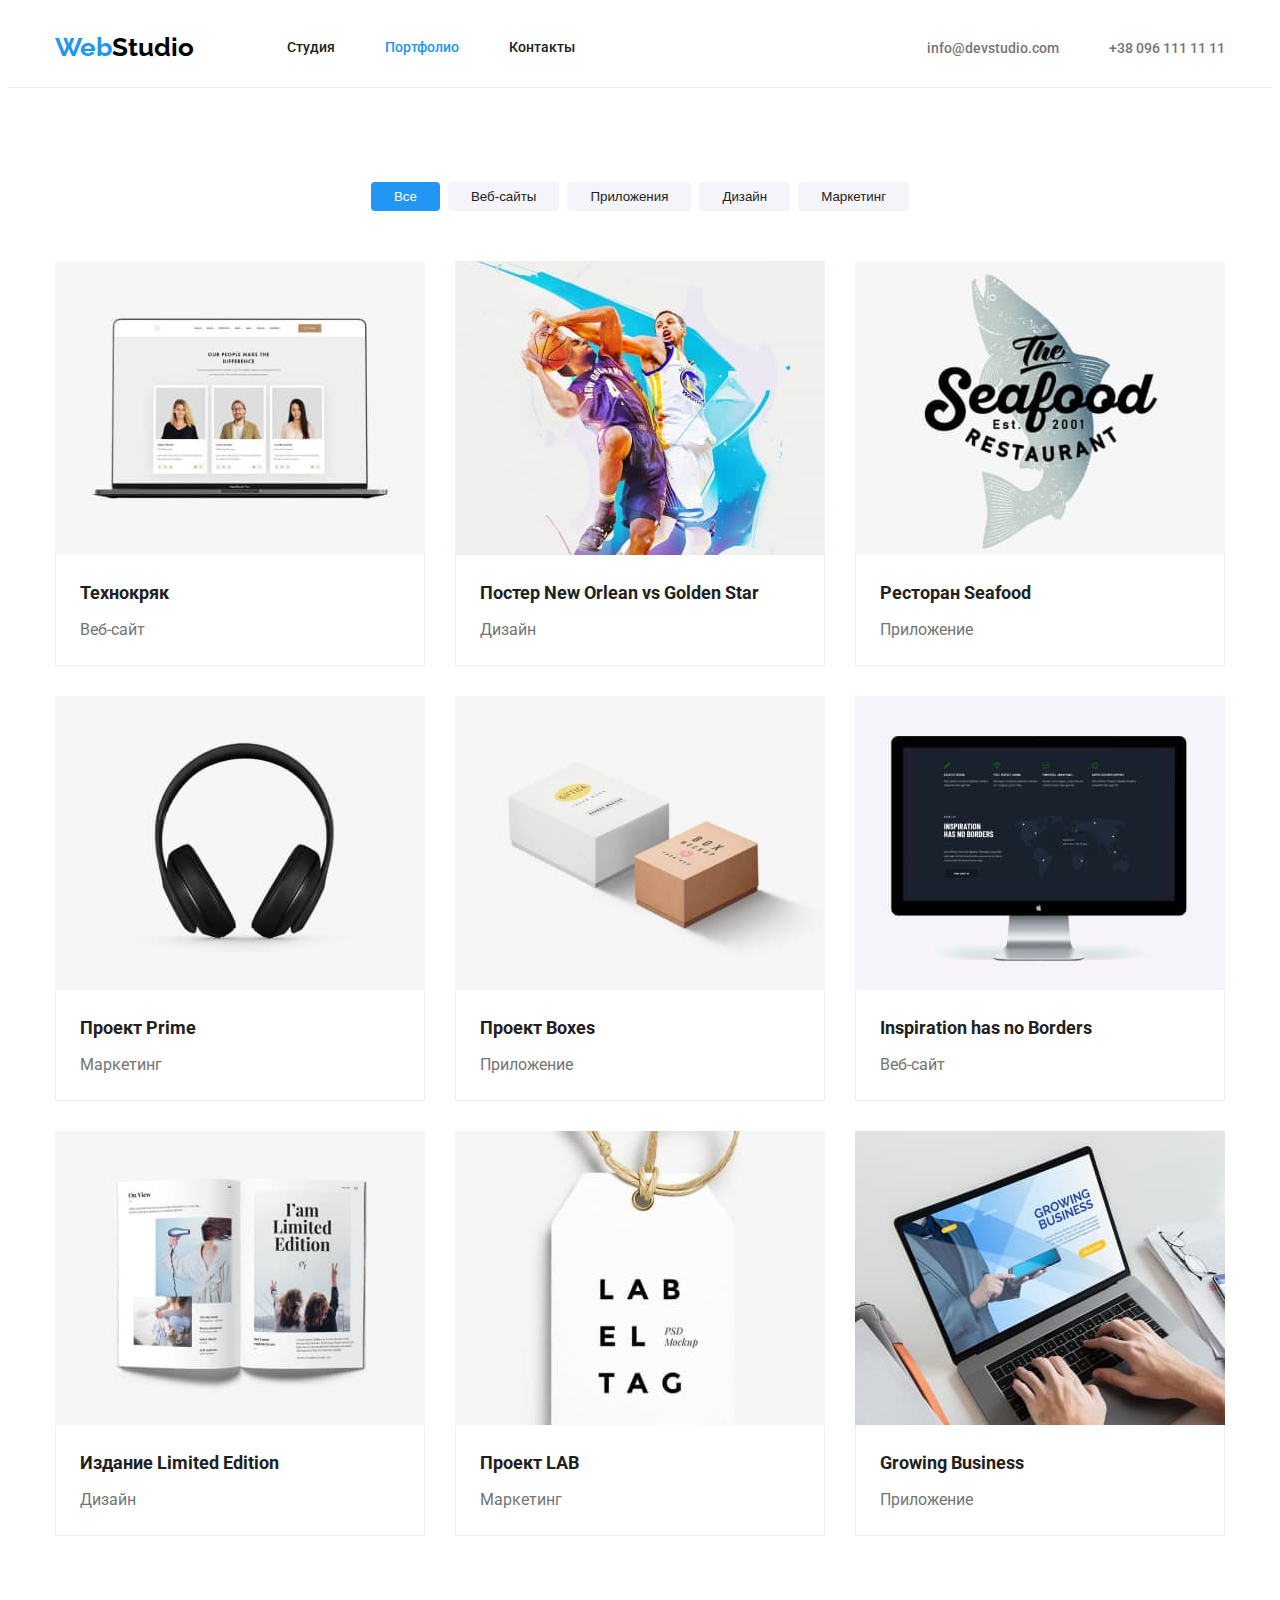
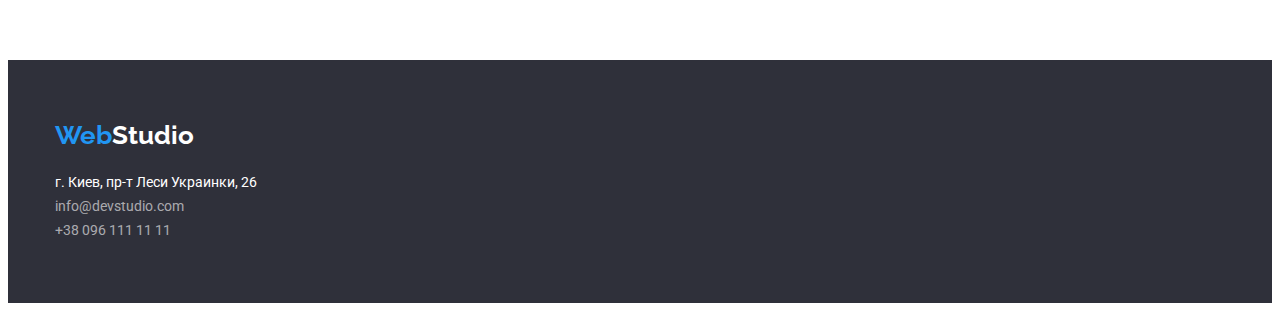
==== commit f22895da: "сохранение дз3-9" ====
--- a/portfolio.html
+++ b/portfolio.html
@@ -59,13 +59,11 @@
       <section class="section-portfolio">
         <div class="container">
           <ul class="portfolio-button">
-            <div class="btn-portfolio">
-              <li><button class="button-main">Все</button></li>
-              <li><button class="button">Веб-сайты</button></li>
-              <li><button class="button">Приложения</button></li>
-              <li><button class="button">Дизайн</button></li>
-              <li><button class="button">Маркетинг</button></li>
-            </div>
+            <li><button class="button-main">Все</button></li>
+            <li><button class="button">Веб-сайты</button></li>
+            <li><button class="button">Приложения</button></li>
+            <li><button class="button">Дизайн</button></li>
+            <li><button class="button">Маркетинг</button></li>
           </ul>
 
           <ul class="product-item">
--- a/css/main.css
+++ b/css/main.css
@@ -51,6 +51,7 @@
   display: block;
   max-width: 100%;
   height: auto;
+  
 }
 
 cursor: pointer;
@@ -60,10 +61,13 @@
 
 header {
   background-color: var(--white);
+  
 }
 
 .page-header {
   background-color: var(--white);
+  
+  
   
 }
 
@@ -74,7 +78,6 @@
   margin-right: auto;
   width: 1200px;
   background-color: var(--white);
-  /* outline: 2px solid khaki; */
 }
 
 .mane-nav {
@@ -163,6 +166,8 @@
 
 .info {
   margin-left: auto;
+
+
 }
 
 /*main contant*/
@@ -179,12 +184,15 @@
 }
 .main-idea {
   margin-top: 0;
+  max-width: 696px;
   padding-top: 200px;
-  margin-bottom: 35px;
+  margin: 0 auto 40px;
   color: var(--white);
   font-weight: 900;
   font-size: 44px;
   line-height: 1.36;
+  text-transform: uppercase;
+  
 }
 
 .order-btn:hover,
@@ -220,12 +228,6 @@
   padding-top: 94px;
 }
 
-/* .card {
-  Effect: Drop shadow;
-Radius: 4px;
-Offset: 0px, 4px
-rgba(0, 0, 0, 0.25)
-} */
 
 .advantages-list .card:not(:last-child) {
   margin-right: 30px;
@@ -250,9 +252,9 @@
 /*our works and team*/
 
 .simple-work {
-  /* background-color: violet; */
   padding-top: 0;
 }
+
 
 .works,
 .team {
@@ -266,10 +268,6 @@
   padding-top: 94px;
 }
 
-.team {
-  padding-top: 94px;
-}
-
 .team-item {
   margin: 0;
 }
@@ -277,12 +275,17 @@
 .simple-foto {
   margin: 0;
   display: flex;
+  align-content: center;
+  padding-bottom: 94px;
 }
 
 
 
 .card-item {
   margin-right: 30px ;
+  padding-bottom: 94px;
+  width: 370px;
+  height: 294px;
   
 }
 
@@ -290,35 +293,37 @@
   margin-right: 0;
 }
 
+.section-team {
+  background-color: var(--additional-background-color);
+}
+
+.section-team >.container{
+  background-color: var(--additional-background-color);
+}
+
 
 .team-item {
   display: flex;
-  
 }
 
 .card-team {
-  display: flex;
-  flex-direction: column;
   margin-right: 30px;
   margin-bottom: 94px;
-  border-radius: 4px;
-  /* overflow: hidden; */
-   outline: 2px solid rgba(0, 0, 0, 0.14);
-  /* box-shadow: rgba(0, 0, 0, 0,25);  */
-  box-shadow: 0px 4px;
-  border-bottom-right-radius: 4px;
+  width: 270px;
+  height: 368px;
+  border: 1px solid rgba(0, 0, 0, 0.25);
   border-bottom-left-radius: 4px;
-  Effect: Drop shadow
-}
+  border-bottom-right-radius: 4px ;
+}
+
 
 .card-team:nth-child(4n) {
   margin-right: 0;
 }
 
 .team-info {
-  display: flex;
-  flex-direction: column;
-  align-items: center;
+padding: 30px 59px 30px 60px;
+background-color: var(--white);
 }
 
 .team-name {
@@ -326,16 +331,15 @@
   font-size: 16px;
   line-height: 1.19;
   margin: 0;
-  margin-top: 30px;
   margin-bottom: 10px;
-  /* filter: 0px, 2px
-rgba(0, 0, 0, 0.2; */
+  text-align: center;
 }
 
 .team-position {
   color: var(--title-text-color);
   font-size: 16px;
   line-height: 1.19;
+  text-align: center;
   margin: 0;
 }
 
@@ -384,13 +388,12 @@
 
 /* страница 2 */
 
+.page-header  {
+  border-bottom: 1px solid #ECECEC;
+}
 
 .portfolio-button {
   display: inline;
-  
-}
-
-.btn-portfolio {
   display: flex;
   justify-content: center;
   padding-top: 94px;
@@ -431,7 +434,7 @@
 .product-item {
   display: flex;
   flex-wrap: wrap;
-    
+  padding-bottom: 94px;  
   margin-right: -30px;
  }
 
@@ -442,14 +445,22 @@
 }
 
 .mane-page {
-  display: flex;
-  flex-direction: column;
-  width: calc((100%-90)/3); 
+  display: block;
+  width: calc((100%-90)/3);
+
 }
 
 
 .mane-page:nth-child(3n) {
   margin-right: 0; 
+}
+
+.page-content {
+ 
+  border-bottom: 1px solid #eeeeee;
+  border-left: 1px solid #eeeeee;
+  border-right: 1px solid #eeeeee;
+  padding: 20px 24px;
 }
 
 .opportunity {
@@ -458,6 +469,7 @@
   font-size: 18px;
   line-height: 2;
   margin: 0;
+  margin-bottom: 4px;
 }
 
 .product {
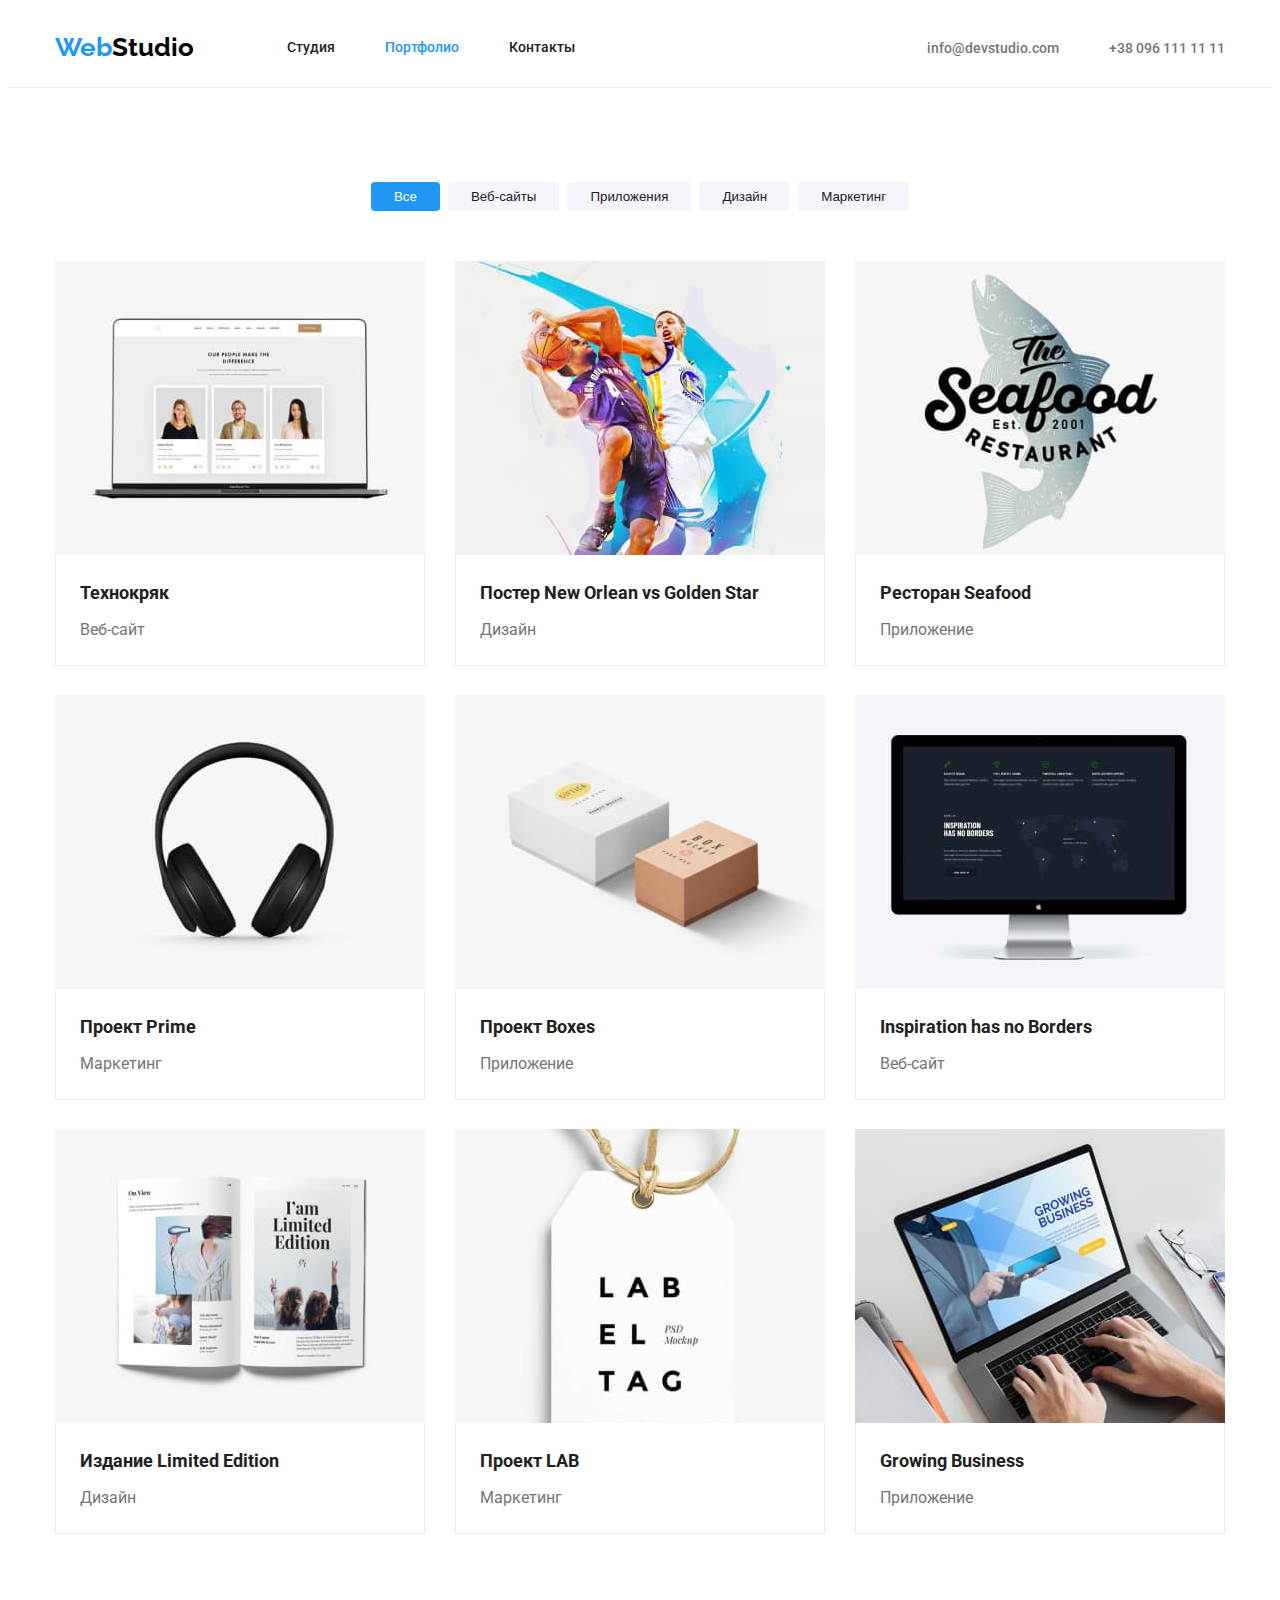
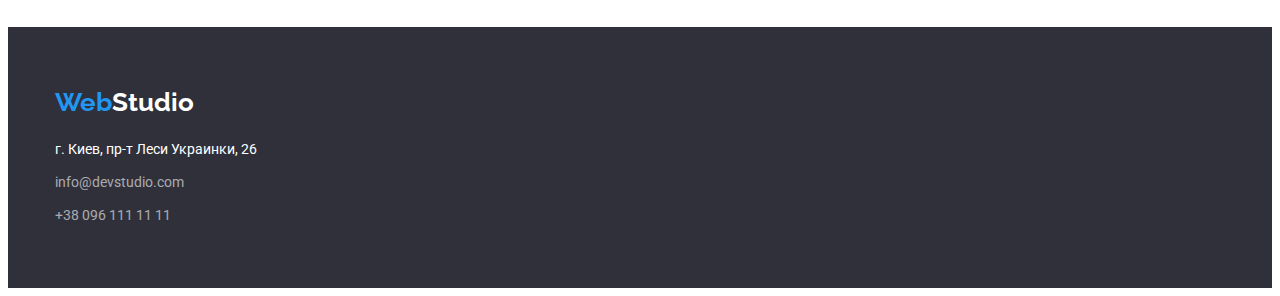
==== commit 50845b3a: "сохранение дз3-12" ====
--- a/portfolio.html
+++ b/portfolio.html
@@ -4,7 +4,7 @@
     <meta charset="UTF-8" />
     <meta http-equiv="X-UA-Compatible" content="IE=edge" />
     <meta name="viewport" content="width=device-width, initial-scale=1.0" />
-    <title>My homework2</title>
+    <title>My homework</title>
     <link
       href="https://fonts.googleapis.com/css2?family=Raleway:wght@700&family=Roboto:wght@400;500;700;900&display=swap"
       rel="stylesheet"
@@ -69,166 +69,168 @@
           <ul class="product-item">
             <li class="mane-page">
               <article class="page">
-                <div class="page-thumb">
-                  <a href="#">
+                <a href="#">
+                  <div class="page-thumb">
                     <img
                       src="./images2/img1.jpg"
                       alt="ноутбук с фото на экране"
                       width="370"
                       height="294"
                     />
-                  </a>
-                </div>
-
-                <div class="page-content">
-                  <h2 class="opportunity">Технокряк</h2>
-                  <p class="product">Веб-сайт</p>
-                </div>
-              </article>
-            </li>
-            <li class="mane-page">
-              <article class="page">
-                <div class="page-thumb">
-                  <a href="#">
+                  </div>
+
+                  <div class="page-content">
+                    <h2 class="opportunity">Технокряк</h2>
+                    <p class="product">Веб-сайт</p>
+                  </div>
+                </a>
+              </article>
+            </li>
+            <li class="mane-page">
+              <article class="page">
+                <a href="#">
+                  <div class="page-thumb">
                     <img
                       src="./images2/img2.jpg"
                       alt="два баскетболиста"
                       width="370"
                       height="294"
                     />
-                  </a>
-                </div>
-
-                <div class="page-content">
-                  <h2 class="opportunity">Постер New Orlean vs Golden Star</h2>
-                  <p class="product">Дизайн</p>
-                </div>
-              </article>
-            </li>
-            <li class="mane-page">
-              <article class="page">
-                <div class="page-thumb">
-                  <a href="#">
+                  </div>
+
+                  <div class="page-content">
+                    <h2 class="opportunity">
+                      Постер New Orlean vs Golden Star
+                    </h2>
+                    <p class="product">Дизайн</p>
+                  </div>
+                </a>
+              </article>
+            </li>
+            <li class="mane-page">
+              <article class="page">
+                <a href="#">
+                  <div class="page-thumb">
                     <img
                       src="./images2/img3.jpg"
                       alt="рыба"
                       width="370"
                       height="294"
                     />
-                  </a>
-                </div>
-                <div class="page-content">
-                  <h2 class="opportunity">Ресторан Seafood</h2>
-                  <p class="product">Приложение</p>
-                </div>
-              </article>
-            </li>
-            <li class="mane-page">
-              <article class="page">
-                <div class="page-thumb">
-                  <a href="">
+                  </div>
+                  <div class="page-content">
+                    <h2 class="opportunity">Ресторан Seafood</h2>
+                    <p class="product">Приложение</p>
+                  </div>
+                </a>
+              </article>
+            </li>
+            <li class="mane-page">
+              <article class="page">
+                <a href="">
+                  <div class="page-thumb">
                     <img
                       src="./images2/img4.jpg"
                       alt="наушники"
                       width="370"
                       height="294"
                     />
-                  </a>
-                </div>
-                <div class="page-content">
-                  <h2 class="opportunity">Проект Prime</h2>
-                  <p class="product">Маркетинг</p>
-                </div>
-              </article>
-            </li>
-            <li class="mane-page">
-              <article class="page">
-                <div class="page-thumb">
-                  <a href="#">
+                  </div>
+                  <div class="page-content">
+                    <h2 class="opportunity">Проект Prime</h2>
+                    <p class="product">Маркетинг</p>
+                  </div>
+                </a>
+              </article>
+            </li>
+            <li class="mane-page">
+              <article class="page">
+                <a href="#">
+                  <div class="page-thumb">
                     <img
                       src="./images2/img5.jpg"
                       alt="две коробки"
                       width="370"
                       height="294"
                     />
-                  </a>
-                </div>
-                <div class="page-content">
-                  <h2 class="opportunity">Проект Boxes</h2>
-                  <p class="product">Приложение</p>
-                </div>
-              </article>
-            </li>
-            <li class="mane-page">
-              <article class="page">
-                <div class="page-thumb">
-                  <a href="#">
+                  </div>
+                  <div class="page-content">
+                    <h2 class="opportunity">Проект Boxes</h2>
+                    <p class="product">Приложение</p>
+                  </div>
+                </a>
+              </article>
+            </li>
+            <li class="mane-page">
+              <article class="page">
+                <a href="#">
+                  <div class="page-thumb">
                     <img
                       src="./images2/img6.jpg"
                       alt="монитор"
                       width="370"
                       height="294"
                     />
-                  </a>
-                </div>
-                <div class="page-content">
-                  <h2 class="opportunity">Inspiration has no Borders</h2>
-                  <p class="product">Веб-сайт</p>
-                </div>
-              </article>
-            </li>
-            <li class="mane-page">
-              <article class="page">
-                <div class="page-thumb">
-                  <a href="#">
+                  </div>
+                  <div class="page-content">
+                    <h2 class="opportunity">Inspiration has no Borders</h2>
+                    <p class="product">Веб-сайт</p>
+                  </div>
+                </a>
+              </article>
+            </li>
+            <li class="mane-page">
+              <article class="page">
+                <a href="#">
+                  <div class="page-thumb">
                     <img
                       src="./images2/img7.jpg"
                       alt="разворот журнала"
                       width="370"
                       height="294"
                     />
-                  </a>
-                </div>
-                <div class="page-content">
-                  <h2 class="opportunity">Издание Limited Edition</h2>
-                  <p class="product">Дизайн</p>
-                </div>
-              </article>
-            </li>
-            <li class="mane-page">
-              <article class="page">
-                <div class="page-thumb">
-                  <a href="#">
+                  </div>
+                  <div class="page-content">
+                    <h2 class="opportunity">Издание Limited Edition</h2>
+                    <p class="product">Дизайн</p>
+                  </div>
+                </a>
+              </article>
+            </li>
+            <li class="mane-page">
+              <article class="page">
+                <a href="#">
+                  <div class="page-thumb">
                     <img
                       src="./images2/img8.jpg"
                       alt="бирка для одежды"
                       width="370"
                       height="294"
                     />
-                  </a>
-                </div>
-                <div class="page-content">
-                  <h2 class="opportunity">Проект LAB</h2>
-                  <p class="product">Маркетинг</p>
-                </div>
-              </article>
-            </li>
-            <li class="mane-page">
-              <article class="page">
-                <div class="page-thumb">
-                  <a href="#">
+                  </div>
+                  <div class="page-content">
+                    <h2 class="opportunity">Проект LAB</h2>
+                    <p class="product">Маркетинг</p>
+                  </div>
+                </a>
+              </article>
+            </li>
+            <li class="mane-page">
+              <article class="page">
+                <a href="#">
+                  <div class="page-thumb">
                     <img
                       src="./images2/img9.jpg"
                       alt="человек работает на нутбуке"
                       width="370"
                       height="294"
                     />
-                  </a>
-                </div>
-                <div class="page-content">
-                  <h2 class="opportunity">Growing Business</h2>
-                  <p class="product">Приложение</p>
-                </div>
+                  </div>
+                  <div class="page-content">
+                    <h2 class="opportunity">Growing Business</h2>
+                    <p class="product">Приложение</p>
+                  </div>
+                </a>
               </article>
             </li>
           </ul>
@@ -248,12 +250,12 @@
         <address class="contact">
           г. Киев, пр-т Леси Украинки, 26
           <ul class="auth-footer list">
-            <li>
+            <li class="title-contact">
               <a href="mailto:info@devstudio.com" class="footer-item">
                 info@devstudio.com
               </a>
             </li>
-            <li>
+            <li class="title-contact">
               <a href="+380961111111" class="footer-item">
                 +38 096 111 11 11
               </a>
--- a/css/main.css
+++ b/css/main.css
@@ -41,10 +41,12 @@
 
 a {
   text-decoration: none;
+  
 }
 
 .list {
   list-style: none;
+  
 }
 
 img {
@@ -61,21 +63,15 @@
 
 header {
   background-color: var(--white);
-  
 }
 
 .page-header {
   background-color: var(--white);
-  
-  
-  
 }
 
 .container {
-  padding-right: 15px;
-  padding-left: 15px;
-  margin-left: auto;
-  margin-right: auto;
+  margin: 0 auto;
+  padding: 0 15px;
   width: 1200px;
   background-color: var(--white);
 }
@@ -127,12 +123,7 @@
   line-height: 1.1;
   text-decoration: none;
   display: block;
-  padding-top: 32px;
-  padding-bottom: 32px;
-}
-
-.site-nav .item:not(:last-child) {
-  margin-right: 50px;
+  padding: 32px 0;
 }
 
 .current {
@@ -142,9 +133,10 @@
 .auth-nav {
   display: flex;
   margin-left: auto;
-}
-
-.auth-nav .item:not(:last-child) {
+
+}
+
+.item:not(:last-child) {
   margin-right: 50px;
 }
 
@@ -160,14 +152,11 @@
   font-weight: 500;
   font-size: 14px;
   line-height: 1.14;
-  padding-top: 32px;
-  padding-bottom: 32px;
+  padding: 32px 0;
 }
 
 .info {
   margin-left: auto;
-
-
 }
 
 /*main contant*/
@@ -177,16 +166,15 @@
 .order {
   background-color: var(--second-background-color);
   text-align: center;
+  padding: 200px 0;
 }
 
 .order > .container {
   background-color: var(--second-background-color);
 }
 .main-idea {
-  margin-top: 0;
   max-width: 696px;
-  padding-top: 200px;
-  margin: 0 auto 40px;
+  margin: 0 auto 30px;
   color: var(--white);
   font-weight: 900;
   font-size: 44px;
@@ -203,15 +191,14 @@
 .order-btn {
   color: var(--white);
   background-color: var(--accent-color);
-  font-style: 700;
-  font-weight: bold;
+  font-style: bold;
+  font-weight: 700;
   font-size: 16px;
   line-height: 1.87;
   padding: 10px 32px;
   box-shadow: 0px 4px rgba(0, 0, 0, 0.15);
   border-radius: 4px;
   text-align: center;
-  margin-bottom: 200px;
 }
 
 /* section advantages*/
@@ -219,14 +206,17 @@
 .advantages {
   background-color: var(--white));
   list-style: none;
+  padding-top: 94px;
 }
 
 .advantages-list {
   margin: 0;
   display: flex;
-  justify-content: center;
-  padding-top: 94px;
-}
+}
+
+  .card {
+  width: 270px;
+  }
 
 
 .advantages-list .card:not(:last-child) {
@@ -238,7 +228,7 @@
   font-size: 14px;
   line-height: 1.2;
   margin: 0;
-  padding-bottom: 10px;
+  margin-bottom: 10px;
 }
 
 .description-item {
@@ -252,7 +242,7 @@
 /*our works and team*/
 
 .simple-work {
-  padding-top: 0;
+  padding-top: 94px;
 }
 
 
@@ -265,18 +255,18 @@
   margin: 0;
   padding-top: 0;
   margin-bottom: 50px;
-  padding-top: 94px;
+  
 }
 
 .team-item {
   margin: 0;
 }
 
+
 .simple-foto {
   margin: 0;
   display: flex;
   align-content: center;
-  padding-bottom: 94px;
 }
 
 
@@ -295,8 +285,9 @@
 
 .section-team {
   background-color: var(--additional-background-color);
-}
-
+  padding-top: 94px;
+  padding-bottom: 94px;
+}
 .section-team >.container{
   background-color: var(--additional-background-color);
 }
@@ -308,7 +299,6 @@
 
 .card-team {
   margin-right: 30px;
-  margin-bottom: 94px;
   width: 270px;
   height: 368px;
   border: 1px solid rgba(0, 0, 0, 0.25);
@@ -322,7 +312,7 @@
 }
 
 .team-info {
-padding: 30px 59px 30px 60px;
+padding: 30px 20px;
 background-color: var(--white);
 }
 
@@ -348,9 +338,12 @@
 .footer {
   font-family: "Roboto", sans-serif;
   background-color: var(--second-background-color);
+  padding-top: 60px;
+  padding-bottom: 60px;
 }
 
 .footer-container {
+  background-color: var(--second-background-color);
   padding-right: 15px;
   padding-left: 15px;
   margin-left: auto;
@@ -360,7 +353,7 @@
 
 
 .logo {
-  padding-top: 60px;
+  display: inline-block;
   margin-bottom: 20px;
 }
 
@@ -374,7 +367,6 @@
   font-weight: 400;
   font-size: 14px;
   line-height: 1.71;
-  padding-bottom: 60px;
 }
 
 .auth-footer .footer-item:hover,
@@ -386,7 +378,16 @@
   color: rgba(255, 255, 255, 0.6);
 }
 
+.title-contact {
+  margin-top: 9px;
+}
+
 /* страница 2 */
+
+.section-portfolio {
+  padding-top: 94px;
+  padding-bottom: 94px;
+}
 
 .page-header  {
   border-bottom: 1px solid #ECECEC;
@@ -396,7 +397,6 @@
   display: inline;
   display: flex;
   justify-content: center;
-  padding-top: 94px;
   margin-bottom: 50px;
 }
 
@@ -404,7 +404,6 @@
   color: var(--white);
   background-color: var(--accent-color);
   border: 1px solid transparent;
-  /* margin: 6px; */
   padding: 6px 22px;
   border-radius: 4px;
   text-align: center;
@@ -433,27 +432,22 @@
 
 .product-item {
   display: flex;
-  flex-wrap: wrap;
-  padding-bottom: 94px;  
+  flex-wrap: wrap;  
   margin-right: -30px;
+  margin-bottom: -30px;
  }
 
 .page {
-  
   margin-right: 30px;
   margin-bottom: 30px;
+  width: 370px;
+  height: 404px;
 }
 
 .mane-page {
   display: block;
-  width: calc((100%-90)/3);
-
-}
-
-
-.mane-page:nth-child(3n) {
-  margin-right: 0; 
-}
+  width: calc ((100% - 90px) / 3);
+} 
 
 .page-content {
  
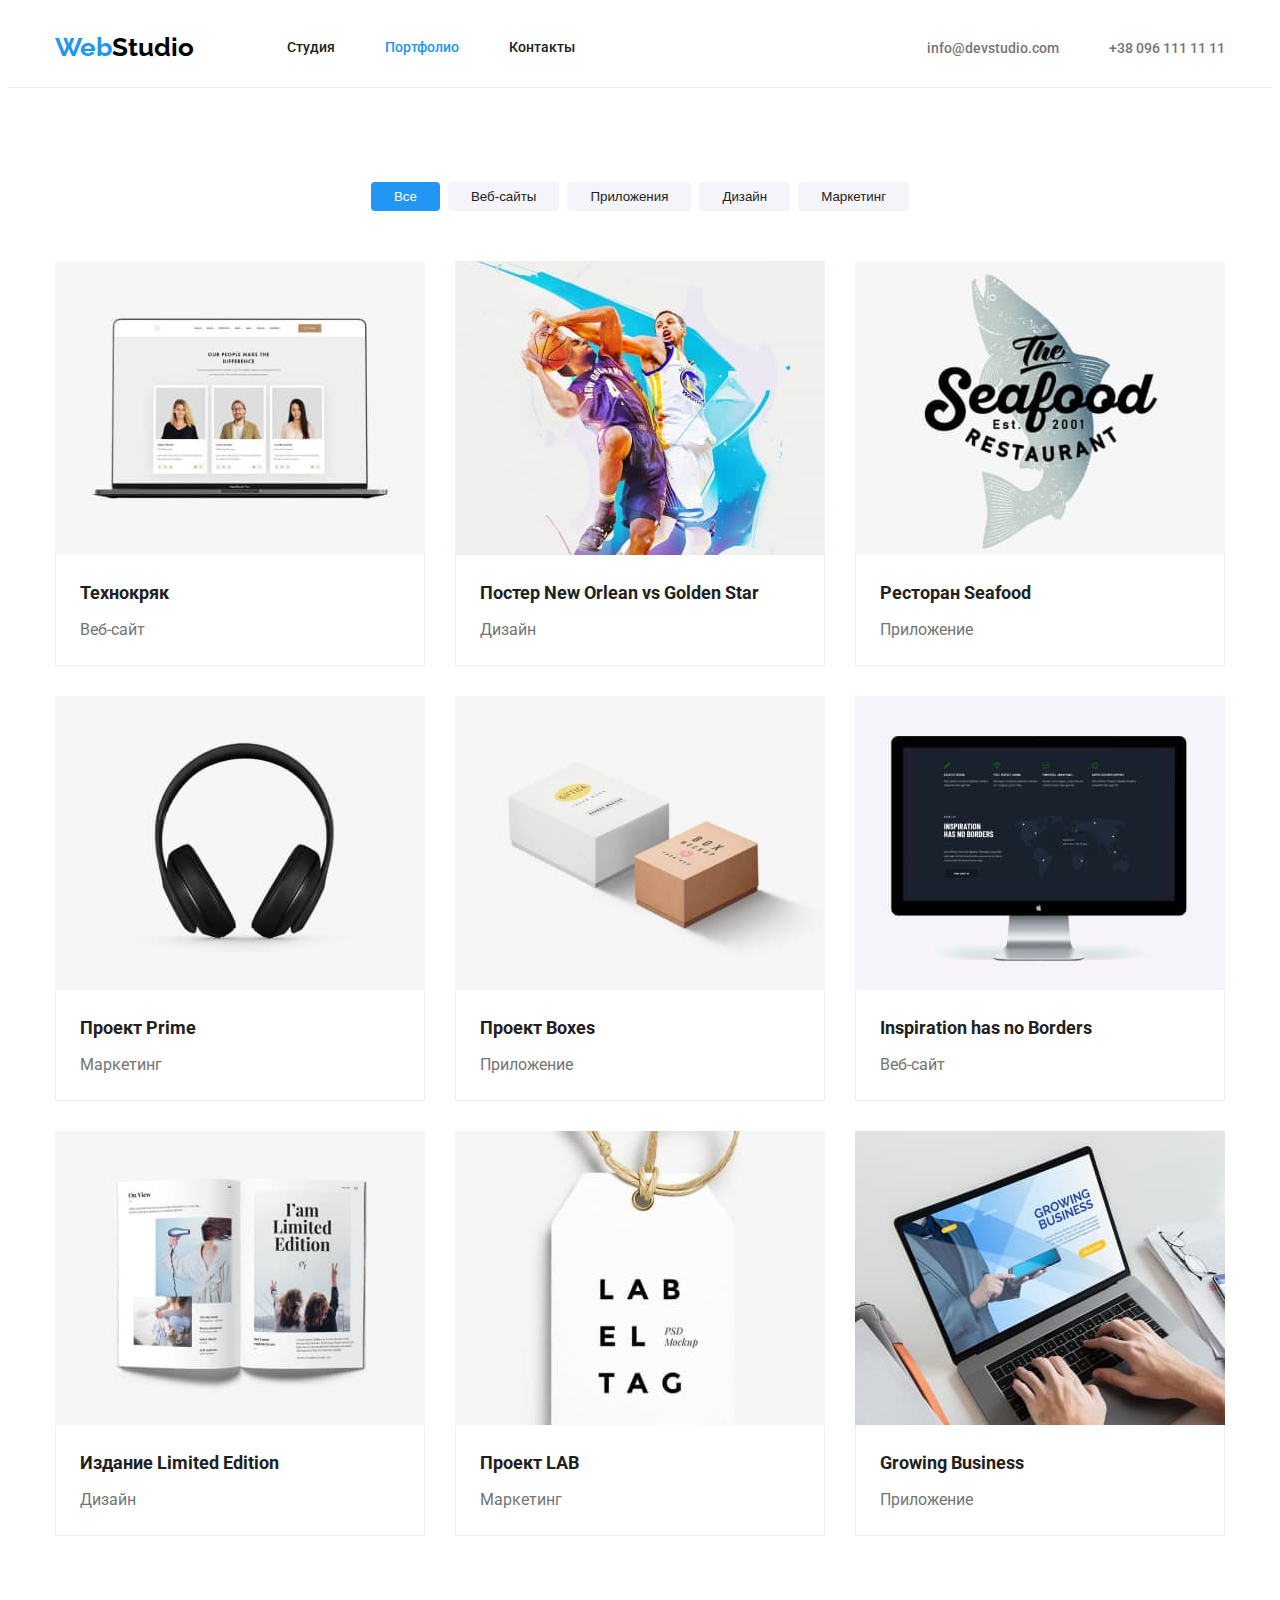
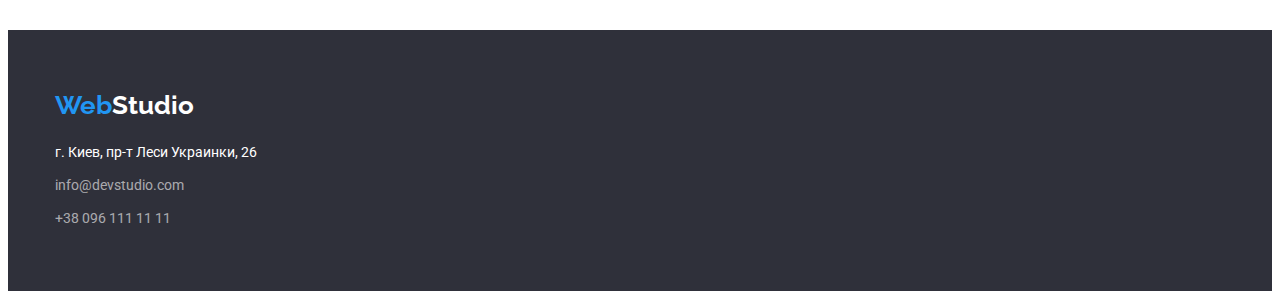
==== commit 7a4a7974: "сохранение дз3-13" ====
--- a/portfolio.html
+++ b/portfolio.html
@@ -59,11 +59,21 @@
       <section class="section-portfolio">
         <div class="container">
           <ul class="portfolio-button">
-            <li><button class="button-main">Все</button></li>
-            <li><button class="button">Веб-сайты</button></li>
-            <li><button class="button">Приложения</button></li>
-            <li><button class="button">Дизайн</button></li>
-            <li><button class="button">Маркетинг</button></li>
+            <li class="search-button">
+              <button class="button-main">Все</button>
+            </li>
+            <li class="search-button">
+              <button class="button">Веб-сайты</button>
+            </li>
+            <li class="search-button">
+              <button class="button">Приложения</button>
+            </li>
+            <li class="search-button">
+              <button class="button">Дизайн</button>
+            </li>
+            <li class="search-button">
+              <button class="button">Маркетинг</button>
+            </li>
           </ul>
 
           <ul class="product-item">
@@ -241,11 +251,9 @@
     <!--контактная информация-->
     <footer class="footer" id="footer">
       <div class="footer-container">
-        <div class="logo">
-          <a href="./index.html" class="logo-first">
-            Web<span class="logo-second-fotter">Studio</span>
-          </a>
-        </div>
+        <a href="./index.html" class="logo-first">
+          Web<span class="logo-second-fotter">Studio</span>
+        </a>
 
         <address class="contact">
           г. Киев, пр-т Леси Украинки, 26
--- a/css/main.css
+++ b/css/main.css
@@ -243,6 +243,7 @@
 
 .simple-work {
   padding-top: 94px;
+  padding-bottom: 94px;
 }
 
 
@@ -300,7 +301,6 @@
 .card-team {
   margin-right: 30px;
   width: 270px;
-  height: 368px;
   border: 1px solid rgba(0, 0, 0, 0.25);
   border-bottom-left-radius: 4px;
   border-bottom-right-radius: 4px ;
@@ -336,7 +336,6 @@
 /*contact inform*/
 
 .footer {
-  font-family: "Roboto", sans-serif;
   background-color: var(--second-background-color);
   padding-top: 60px;
   padding-bottom: 60px;
@@ -351,15 +350,10 @@
   width: 1200px;
 }
 
-
-.logo {
-  display: inline-block;
-  margin-bottom: 20px;
-}
-
 .logo-second-fotter {
-  color: var(--white);
-}
+  color: var(--white)
+}
+
 .contact {
   color: var(--white);
   font-family: "Roboto", sans-serif;
@@ -367,6 +361,7 @@
   font-weight: 400;
   font-size: 14px;
   line-height: 1.71;
+  margin-top: 20px;
 }
 
 .auth-footer .footer-item:hover,
@@ -374,13 +369,18 @@
   color: var(--accent-color);
 }
 
+.auth-footer {
+  margin-top: 9px;
+}
+
 .footer-item {
   color: rgba(255, 255, 255, 0.6);
 }
 
-.title-contact {
+.title-contact:nth-child(n + 2) {
   margin-top: 9px;
 }
+
 
 /* страница 2 */
 
@@ -398,6 +398,10 @@
   display: flex;
   justify-content: center;
   margin-bottom: 50px;
+}
+
+.search-button:not(:last-child) {
+  margin-right: 8px;
 }
 
 .button-main {
@@ -413,7 +417,6 @@
   color: var(--primary-text-color);
   background-color: #f5f4fa;
   border: 1px solid transparent;
-  margin-left: 8px;
   padding: 6px 22px;
   border-radius: 4px;
   text-align: center;
@@ -441,7 +444,6 @@
   margin-right: 30px;
   margin-bottom: 30px;
   width: 370px;
-  height: 404px;
 }
 
 .mane-page {
